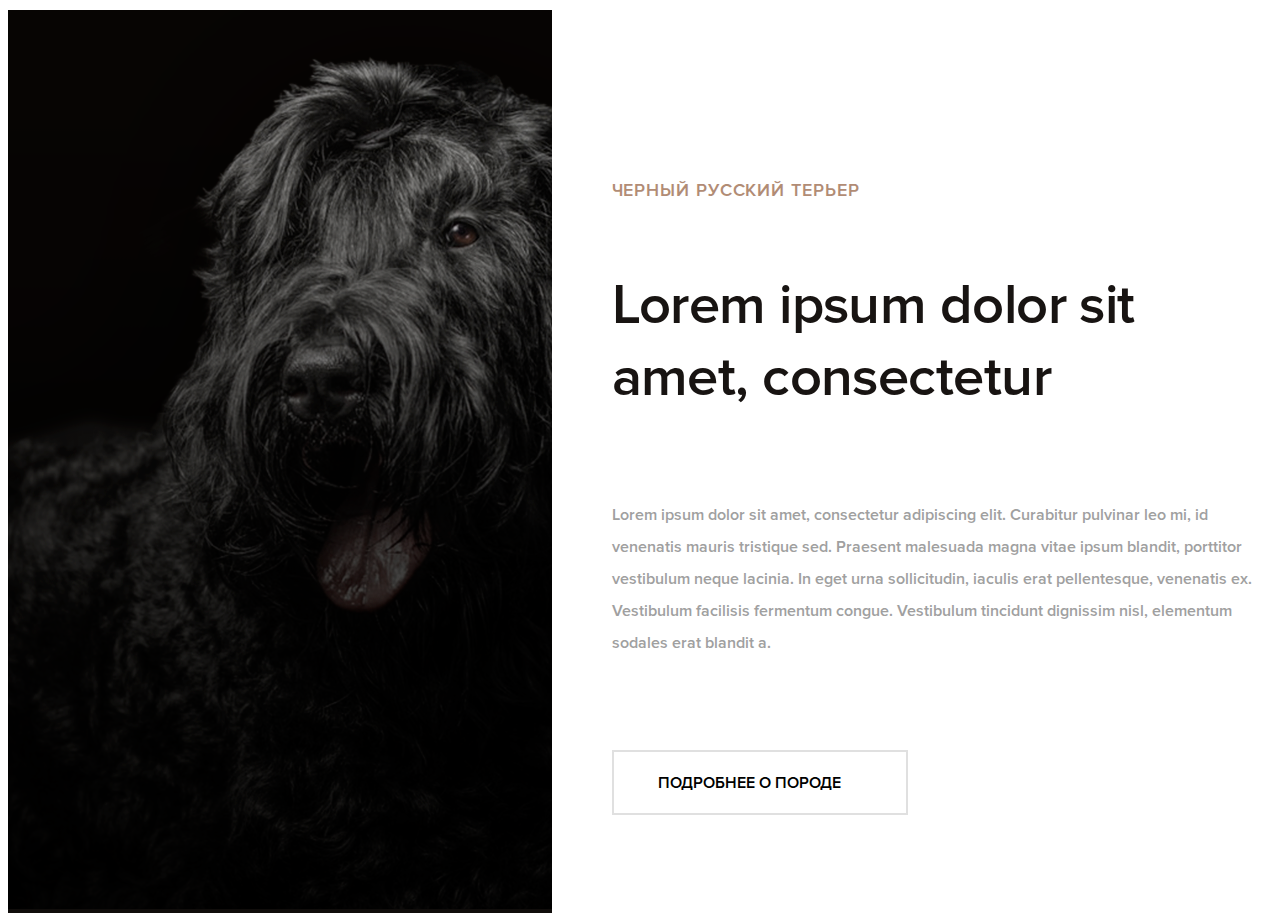
==== pages/brt.html @ 4500f6c5 "first commit" ====
<!DOCTYPE html>
<html lang="en">
   <head>
      <meta charset="UTF-8">
      <meta name="viewport" content="width=device-width, initial-scale=1">
      <title>Document</title>
      <link rel="stylesheet" href="../css/style.css">
   </head>
   <body>
      <div class="content">
         <div class="content__row">
            <div class="content-item">
               <div><img src="../img/dogs/brt.svg"></div>
            </div>
            <div class="content-text">
               <div class="caption">ЧЕРНЫЙ РУССКИЙ ТЕРЬЕР</div>
               <div class="description">
                  <h1>Lorem ipsum dolor sit amet, consectetur</h1>
                  <p>Lorem ipsum dolor sit amet, consectetur adipiscing elit. Curabitur pulvinar leo mi, id venenatis mauris tristique sed. Praesent malesuada magna vitae ipsum blandit, porttitor vestibulum neque lacinia. In eget urna sollicitudin, iaculis erat pellentesque, venenatis ex. Vestibulum facilisis fermentum congue. Vestibulum tincidunt dignissim nisl, elementum sodales erat blandit a.</p>
               </div>
               <div class="button"><button class="btn">ПОДРОБНЕЕ О ПОРОДЕ<img class="arrow" src="../img./icons/arrow.svg"></button></div>
            </div>
         </div>
      </div>
   </body>
</html>
---- css/style.css ----
@font-face {
  font-family: 'Proxima Nova';
  src: url('fonts/ProximaNova-Semibold.eot');
  src: url('fonts/ProximaNova-Semibold.eot?#iefix') format('embedded-opentype'),
  url('fonts/ProximaNova-Semibold.woff') format('woff'),
  url('fonts/ProximaNova-Semibold.ttf') format('truetype'),
  url('fonts/ProximaNova-Semibold.svg#webfont') format('svg'); }
.container {
  background: url('../img/backgrounds/background.jpg') no-repeat;
  background-size: cover;}
.header {
  height: 90px; 
  width: 100%; 
  border-bottom: 1px solid rgb(255,255,255, .12) }
.header-logo {
  float: left;
  margin-top: 10px;
  margin-left: 20px;
  height: 67px;
  width: 58px }
.header-instagram {
  height: 24px;
  width: 24px;
  float: right;
  margin-top: 20px;
  margin-right: 20px; }
li {
  color: white;
  display: inline-block;
  list-style: none; 
  margin: 10px; }
li a {
  text-decoration: none;
  color: #fff; }
.header-menu__list {
  font-family: "Proxima Nova", sans-serif;
  font-size: 12px;
  font-weight: 400;
  line-height: 54px;
  margin-top: 8px;
  padding-left: 18px;
  letter-spacing: .7px; }
.logo-overlay {
  background: url('../img/backgrounds/logo-overlay.png') center no-repeat; 
  height: 630px;
  padding-top: 65px; }
.main {
  color: #fff;
  font-family: "Proxima Nova";
  font-size: 55px;
  font-weight: normal;
  line-height: 84px;
  text-align: center;
  margin-left: 360px;
  margin-top: 80px;
  width: 594px;
  height: 212px;
  letter-spacing: 2px; }
.sometext {
  color: #fff;
  font-family: "Proxima Nova";
  font-size: 15px;
  font-weight: 400;
  line-height: 32px;
  text-align: center;
  margin-left: 360px;
  opacity: .8;
  padding-top: 75px;
  width: 566px;
  height: 109px;
  letter-spacing: .18px; }
.scroll-mouse img {
  width: 22px;
  height: 32px;
  padding-top: 140px;
  margin-left: 650px; }
.content {
  width: 100%; }
.content__row {
  display: flex;
  flex-wrap: wrap; }
.content-item {
  width: 43%;
  height: 100%;
  flex-grow: 1; }
.content-item > div {
  background-color: #100d0b;
  overflow: hidden; }
.content-text {
  width: 57%;
  height: 100%;
  flex-grow: 1; }
.content-text > div {
  width: 650px;
  overflow: hidden; }
.caption {
  padding-top: 140px;
  padding-left: 60px;
  color: #b18c75;
  font-family: "Proxima Nova";
  font-size: 18px;
  font-weight: 700;
  line-height: 84px;
  text-transform: uppercase;
  letter-spacing: 0.9px; }
.description {
  padding-left: 60px; }
.description h1 {
  height: 117px;
  color: #181412;
  font-family: "Proxima Nova";
  font-size: 56px;
  font-weight: 400;
  line-height: 72px;
  letter-spacing: -0.56px; }
.description p {
  padding-top: 75px;  
  color: #a0a0a0;
  font-family: "Proxima Nova";
  font-size: 16px;
  font-weight: 400;
  line-height: 32px; }
.button {
  padding-top: 75px; 
  padding-left: 60px;}
.btn {
  font-family: "Proxima Nova";
  font-size: 16px;
  font-weight: 400;
  width: 296px;
  height: 65px;
  border: 2px solid rgb(0, 0, 0, .12);
  background-color: #fff; }
.arrow {
  padding-left: 7px;
  width: 13px;
  height: 13px; }
.about {
  background: url('../img/backgrounds/footprint.svg') top center  no-repeat; }
.head {
  padding-top: 100px;
  padding-left: 425px;
  text-align: center;
  width: 472px;
  height: 193px;
  color: #181412;
  font-family: "Proxima Nova";
  font-size: 53px;
  font-weight: 400;
  line-height: 72px;
  letter-spacing: -0.56px; }
.wrapper {
  padding-top: 40px;
  font-family: "Proxima Nova";
  margin: 30px auto 0 30px; }
.wrapperRow {
  display: flex;
  flex-wrap: wrap;
  margin: 0 50px; }
.block {
  padding-top: 65px; 
  padding: 15px;
  flex-grow: 1; }
.block > div {
  text-align: center;
  line-height: 25px;
  height: 160px;
  width: 339px;
  border-radius: 7px;
  overflow: hidden; }
.feedback {
 background-color: #1c1816; }
.info {
  border-bottom: 1px solid rgb(255,255,255, .1);
  height: 780px;}
.info__row {
  padding-left: 100px;
  display: flex;
  flex-wrap: wrap; }
.info-data {
  width: 50%;
  height: 100%;
  flex-grow: 1; }
.info-data > div {
  overflow: hidden; }
.heading {
  padding-top: 75px; }
.heading p {
  width: 494px;
  height: 41px;
  color: #ffffff;
  font-family: "Proxima Nova";
  font-size: 54px;
  font-weight: 400;
  line-height: 41px;
  letter-spacing: -0.56px; }
.contacts {
  padding-top: 60px; }
.contacts__row {
  padding-top: 10px;
  display: flex;
  flex-wrap: wrap; }
.title {
  width: 108px;
  height: 14px;
  opacity: 0.25;
  color: #ffffff;
  font-family: "Proxima Nova";
  font-size: 18px;
  font-weight: 700;
  text-transform: uppercase;
  letter-spacing: 0.9px; }
.number > div {
  overflow: hidden; }
.links {
  padding-left: 125px; }
.links > div {
  overflow: hidden; }
.item {
  color: #ffffff;
  font-family: "Proxima Nova";
  font-size: 24px;
  font-weight: 400;
  line-height: 40px;
  letter-spacing: 0.24px; }
.info-feedback {
  padding-top: 75px;
  font-family: "Proxima Nova";
  width: 50%;
  height: 100%;
  flex-grow: 1; }
.info-feedback > form {
  padding-top: 60px;
  padding-left: 130px;
  overflow: hidden; }
input, textarea {
  color: #fff;
  font-family: "Proxima Nova";
  margin-top: 33px;
  margin-bottom: 30px; }
.legend {
  color: #ffffff;
  font-family: "Proxima Nova";
  font-size: 18px;
  font-weight: 700;
  text-transform: uppercase;
  letter-spacing: 0.9px; }
.input {
  width: 380px;
  height: 40px;
  border: 1px solid #fff;
  background-color: #1c1816; }
textarea {
  color: #fff;
  width: 380px;
  height: 80px;
  border: 1px solid #ffffff;
  background-color: #1c1816; }
.send {
  padding-left: 5px; }
.send > input {
  width: 380px;
  height: 65px;
  background-color: #ffffff;
  color: #1c1816;
  font-family: "Proxima Nova";
  font-size: 16px;
  font-weight: 400;
  text-align: center;
  text-transform: uppercase;
  letter-spacing: 0.8px; }
footer {
  border-top: 1px solid rgb(255,255,255, .1); }
.bottom-logo {
  width: 58px;
  height: 67px; 
  padding-top: 40px;
  padding-left: 650px; }
.copy {
  color: #ffffff;
  font-family: "Proxima Nova";
  font-size: 16px;
  font-weight: 400;
  line-height: 84px;
  letter-spacing: 0.16px;
  padding-bottom: 12px; 
  padding-left: 540px; }
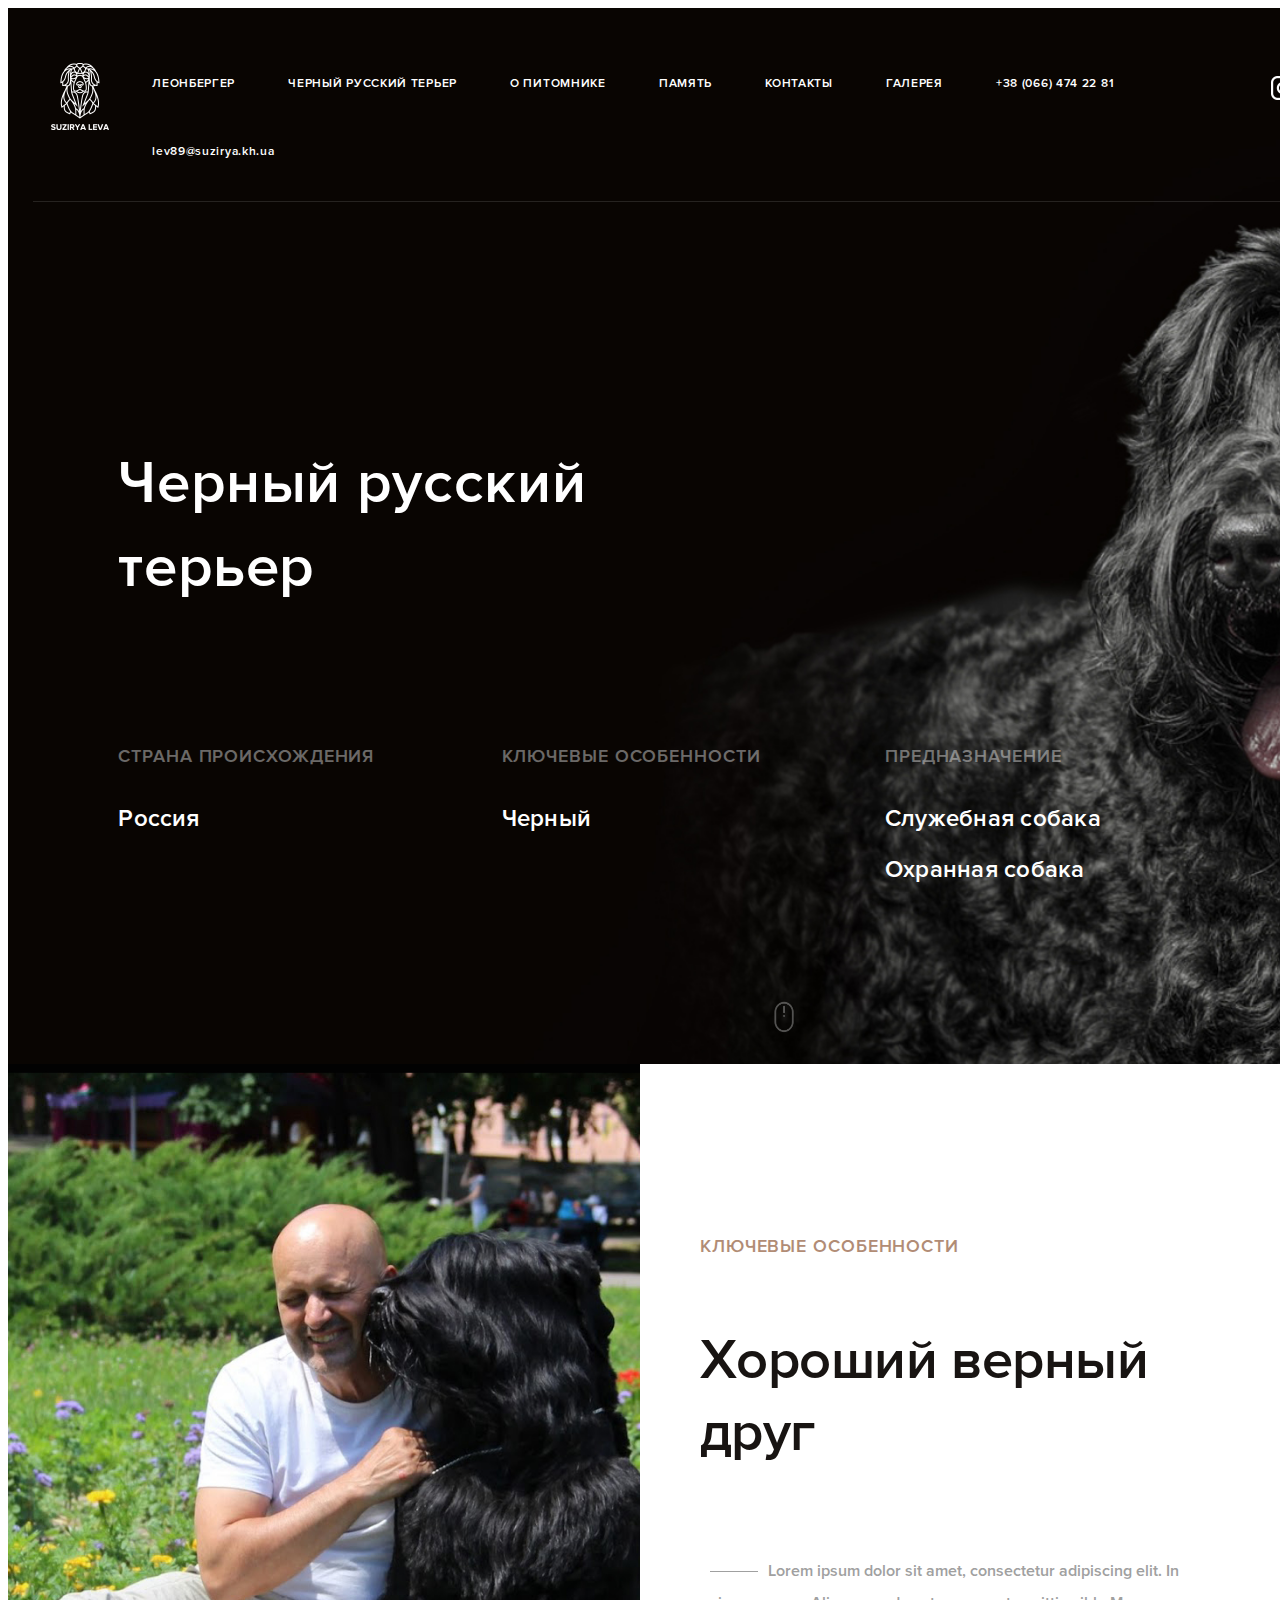
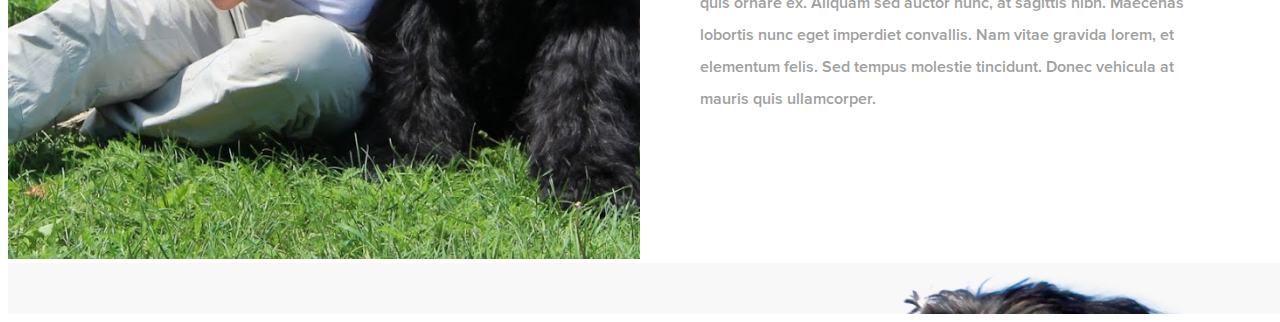
==== commit 7edc532e: "creating a new page" ====
--- a/pages/brt.html
+++ b/pages/brt.html
@@ -1,26 +1,84 @@
 <!DOCTYPE html>
 <html lang="en">
-   <head>
-      <meta charset="UTF-8">
-      <meta name="viewport" content="width=device-width, initial-scale=1">
-      <title>Document</title>
-      <link rel="stylesheet" href="../css/style.css">
-   </head>
-   <body>
-      <div class="content">
-         <div class="content__row">
-            <div class="content-item">
-               <div><img src="../img/dogs/brt.svg"></div>
-            </div>
-            <div class="content-text">
-               <div class="caption">ЧЕРНЫЙ РУССКИЙ ТЕРЬЕР</div>
-               <div class="description">
-                  <h1>Lorem ipsum dolor sit amet, consectetur</h1>
-                  <p>Lorem ipsum dolor sit amet, consectetur adipiscing elit. Curabitur pulvinar leo mi, id venenatis mauris tristique sed. Praesent malesuada magna vitae ipsum blandit, porttitor vestibulum neque lacinia. In eget urna sollicitudin, iaculis erat pellentesque, venenatis ex. Vestibulum facilisis fermentum congue. Vestibulum tincidunt dignissim nisl, elementum sodales erat blandit a.</p>
-               </div>
-               <div class="button"><button class="btn">ПОДРОБНЕЕ О ПОРОДЕ<img class="arrow" src="../img./icons/arrow.svg"></button></div>
-            </div>
-         </div>
-      </div>
-   </body>
+<head>
+    <meta charset="UTF-8">
+    <meta name="viewport" content="width=device-width, initial-scale=1">
+    <title>Document</title>
+    <link rel="stylesheet" href="../css/breeds_style.css">
+</head>
+<body>
+  <div class="container-fluid">
+   <div class="container">
+    <header class="header">
+     <div class="header-logo">
+      <img src="../img/icons/logo-white.svg" alt="logo">   
+  </div>
+  <div class="header-instagram">
+      <img src="../img/icons/instagram-icon.svg" alt="instagram">   
+  </div>
+  <nav class="header-menu">
+      <div class="header-menu__btn">
+       <div class="header-menu__btn-row"></div>
+       <div class="header-menu__btn-row"></div>
+       <div class="header-menu__btn-row"></div>
+   </div>
+   <ul>
+       <li class="header-menu__list active"><a href="#">ЛЕОНБЕРГЕР</a></li>
+       <li class="header-menu__list"><a href="#">ЧЕРНЫЙ РУССКИЙ ТЕРЬЕР</a></li>
+       <li class="header-menu__list"><a href="#">О ПИТОМНИКЕ</a></li>
+       <li class="header-menu__list"><a href="#">ПАМЯТЬ</a></li>
+       <li class="header-menu__list"><a href="#">КОНТАКТЫ</a></li>
+       <li class="header-menu__list"><a href="#">ГАЛЕРЕЯ</a></li>
+       <li class="header-menu__list">+38 (066) 474 22 81</li>
+       <li class="header-menu__list">lev89@suzirya.kh.ua</li>
+   </ul>
+</nav>
+</header>
+<div  class="main">
+  Черный русский терьер 
+</div>
+<div class="content__body">
+ <div class="content__row">
+  <div class="content-item">
+   <div>
+    <p class="caption">СТРАНА ПРОИСХОЖДЕНИЯ</p>
+    <p class="point">Россия</p>
+</div>
+</div>
+<div class="content-item">
+   <div>
+    <p class="caption">Ключевые особенности</p>
+    <p class="point">Черный</p>
+</div>
+</div>
+<div class="content-item">
+   <div>
+    <p class="caption">Предназначение</p>
+    <p class="point">Служебная собака</p>
+    <p class="point">Охранная собака</p>
+</div>
+</div>
+<div class="scroll-mouse"><img src="../img/icons/scroll-mouse.png" alt="icon"></div>
+</div>
+</div>
+</div>
+</div>
+<div class="features">
+   <div class="features__row">
+    <div class="features-itembrt">
+     <div class="photo"><img src="../img/dogs/with_brt.jpg" alt="img"></div>
+ </div>
+ <div class="features-text">
+     <div class="head">КЛЮЧЕВЫЕ ОСОБЕННОСТИ</div>
+     <div class="description">
+      <h1>Хороший верный друг</h1>
+      <p>Lorem ipsum dolor sit amet, consectetur adipiscing elit. In quis ornare ex. Aliquam sed auctor nunc, at sagittis nibh. Maecenas lobortis nunc eget imperdiet convallis. Nam vitae gravida lorem, et elementum felis. Sed tempus molestie tincidunt. Donec vehicula at mauris quis ullamcorper.</p>
+  </div>
+</div>
+</div>
+</div>
+<div class="fluid_about"></div>
+<div class="about_breeds"></div>
+
+</body>
 </html>--- a/css/breeds_style.css
+++ b/css/breeds_style.css
@@ -0,0 +1,184 @@
+@font-face {
+  font-family: 'Proxima Nova';
+  src: url('fonts/ProximaNova-Semibold.eot');
+  src: url('fonts/ProximaNova-Semibold.eot?#iefix') format('embedded-opentype'),
+  url('fonts/ProximaNova-Semibold.woff') format('woff'),
+  url('fonts/ProximaNova-Semibold.ttf') format('truetype'),
+  url('fonts/ProximaNova-Semibold.svg#webfont') format('svg'); }
+.container-fluid {
+  background: url('../img/backgrounds/brt_background.jpg');
+  background-size: cover;
+  width: 100vw;
+  padding: 2%; }
+.container {
+  margin:auto;
+  max-width: 1440px;
+  max-height: 1000px; }
+.header {
+  height: 10%; 
+  width: 100%; 
+  border-bottom: 1px solid rgba(255,255,255, .12) }
+.header-logo {
+  float: left;
+  margin-top: 1.11%;
+  margin-left: 1.39%;
+  height: 67px; background-attachment: fixed;
+  width: 58px }
+.header-instagram {
+  height: 24px;
+  width: 24px;
+  float: right;
+  margin-top: 2.11%;
+  margin-right: 1.39%; }
+.header-menu.active ul {
+  display: table !important;
+  clear: both; }
+li {
+  color: white;
+  display: inline-block;
+  list-style: none; 
+  margin: 0.49%; }
+li a {
+  text-transform: uppercase;
+  text-decoration: none;
+  color: #fff; }
+.header-menu__list {
+  font-family: "Proxima Nova", sans-serif;
+  font-size: 12px;
+  font-weight: 400;
+  line-height: 54px;
+  margin-top: 8px;
+  padding-left: 37px;
+  letter-spacing: .7px; }
+.main {
+  color: #fff;
+  font-family: "Proxima Nova";
+  font-size: 60px;
+  font-weight: 400;
+  line-height: 84px;
+  text-align: left;
+  margin-top: 240px;
+  padding-left: 85px;
+  width: 482px;
+  height: 139px;
+  letter-spacing: .64px; }
+.content__body {
+  font-family: "Proxima Nova";
+  padding-top: 80px; 
+  margin: 30px auto 0 30px; }
+.content__row {
+  display: flex;
+  flex-wrap: wrap;
+  margin: 0 50px; }
+.content-item {
+  padding: 5px;
+  width: 25%;
+  flex-grow: 1; }
+.content-item > div {
+  text-align: left;
+  height: 200px;
+  overflow: hidden; }
+.caption {
+  padding-bottom: 35px;
+  height: 16px;
+  opacity: .4;
+  color: #ffffff;
+  font-size: 18px;
+  font-weight: 700;
+  line-height: 84px;
+  text-transform: uppercase;
+  letter-spacing: .9px; }
+.point {
+  padding-top: 10px;
+  height: 17px;
+  color: #ffffff;
+  font-family: "Proxima Nova";
+  font-size: 24px;
+  font-weight: 400;
+  line-height: 40px;
+  letter-spacing: .24px; }
+.scroll-mouse img {
+  width: 22px;
+  height: 32px;
+  padding-top: 100px;
+  margin-left: 660px; }
+.features {
+  width: 100% }
+.features__row {
+  display: flex;
+  flex-wrap: wrap; }
+.features-itembrt {
+  width: 50%;
+  height: 100%;
+  flex-grow: 1; }
+.features-itembrt > div > img {
+  width: 100%;
+  overflow: hidden; }
+.features-text {
+  width: 50%; 
+  height: 100%;
+  flex-grow: 1; }
+.features-text > div {
+  width: 77.56944444444444%;
+  overflow: hidden; }
+.head {
+  padding-top: 140px;
+  padding-left: 60px;
+  color: #b18c75;
+  font-family: "Proxima Nova";
+  font-size: 18px;
+  font-weight: 700;
+  line-height: 84px;
+  text-transform: uppercase;
+  letter-spacing: 0.9px; }
+.description {
+  padding-left: 60px; }
+.description h1 {
+  height: 117px;
+  color: #181412;
+  font-family: "Proxima Nova";
+  font-size: 56px;
+  font-weight: 400;
+  line-height: 72px;
+  letter-spacing: -0.56px; }
+.description p {
+  padding-top: 75px;  
+  color: #a0a0a0;
+  font-family: "Proxima Nova";
+  font-size: 16px;
+  font-weight: 400;
+  line-height: 32px; }
+.description p::before {
+  content: '';
+  display: inline-block;
+  vertical-align: middle;
+  border: solid #FFF;
+  border-width: 0 10px;
+  width: 48px;
+  height: 1px;
+  background-color: #a0a0a0; }
+.fluid_about {
+  background: url('../img/backgrounds/brt_white.jpg');
+  background-size: cover;
+  width: 100vw;
+  padding: 2%; }
+.about_breeds {
+  width: 100%;
+  max-height: 1000px;
+  background-color: #f8f8f8; }
+
+
+@media (max-width: 850px) {
+
+}
+@media (max-width: 720px) {
+  .container-fluid {
+    display: block; }
+  .content__row {
+    flex-direction: column; }
+  .content-item {
+    width: 100%;
+    height: 100%;
+  }
+
+}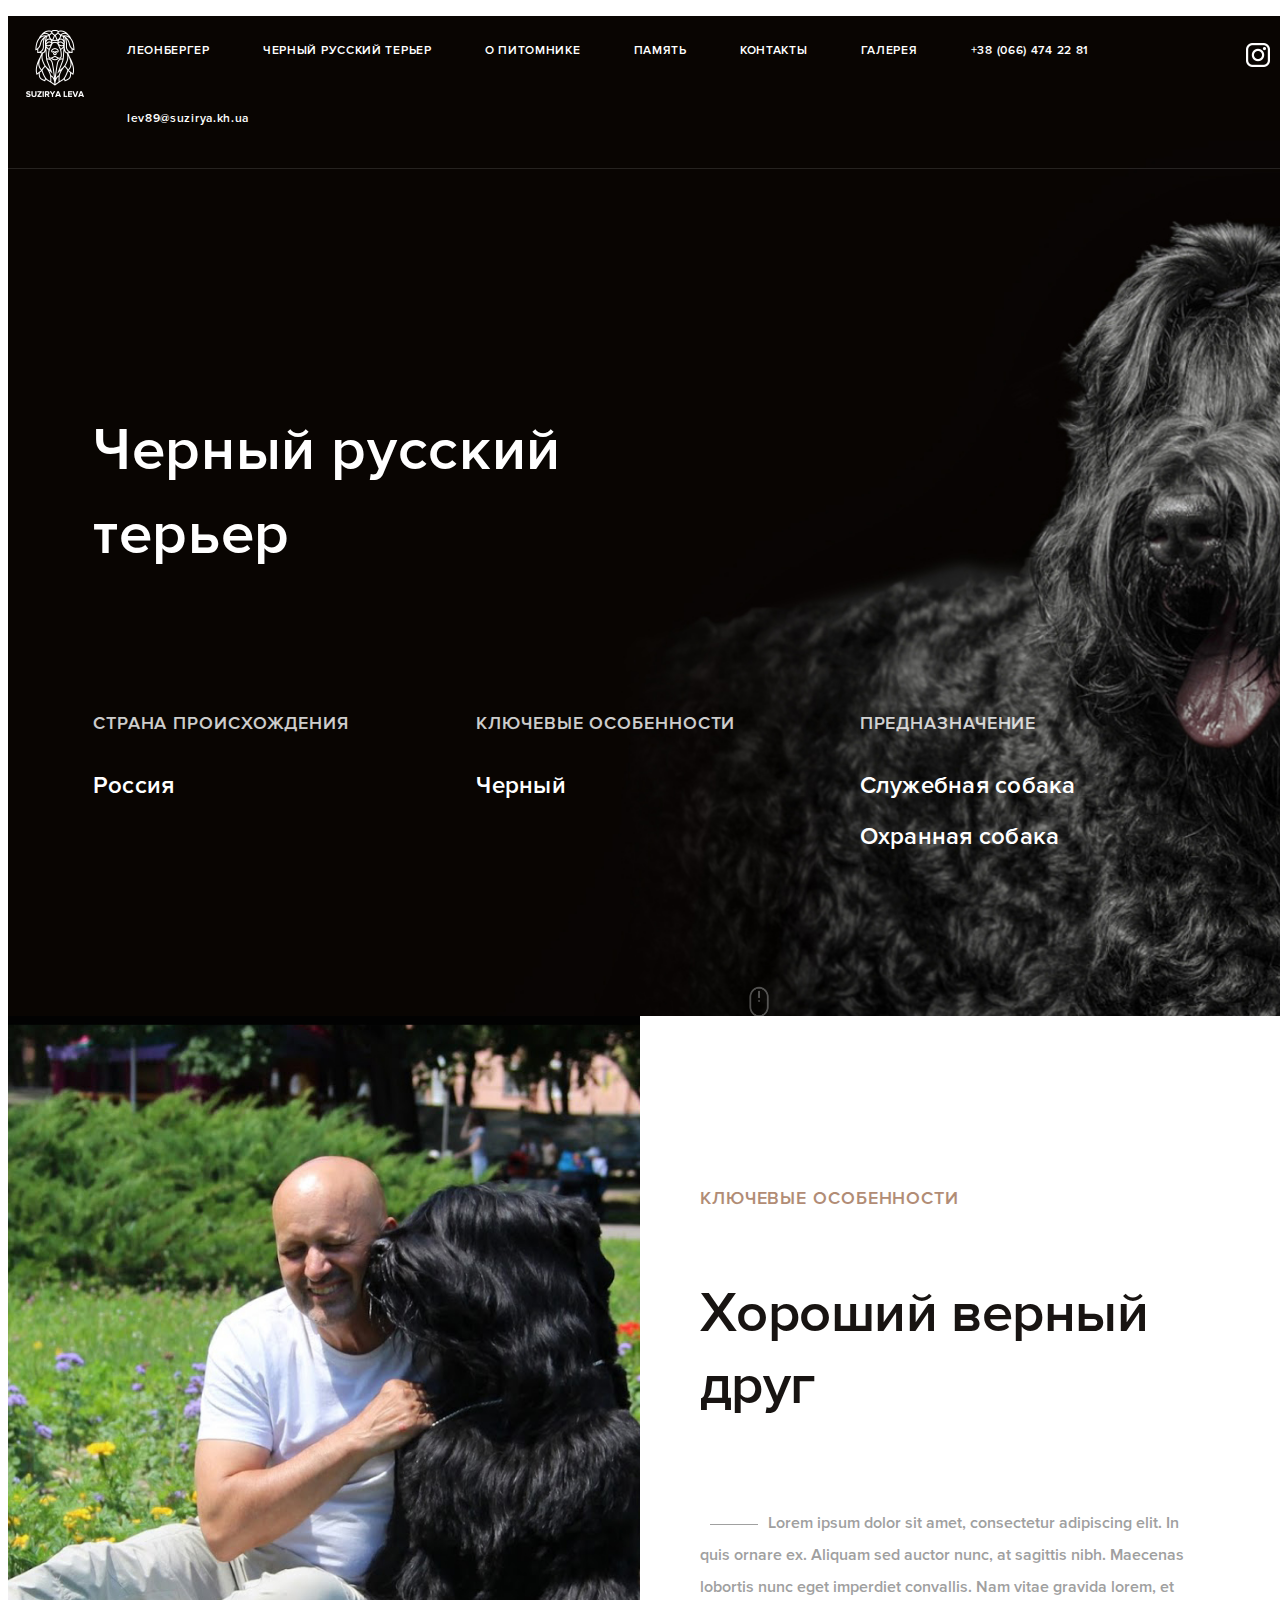
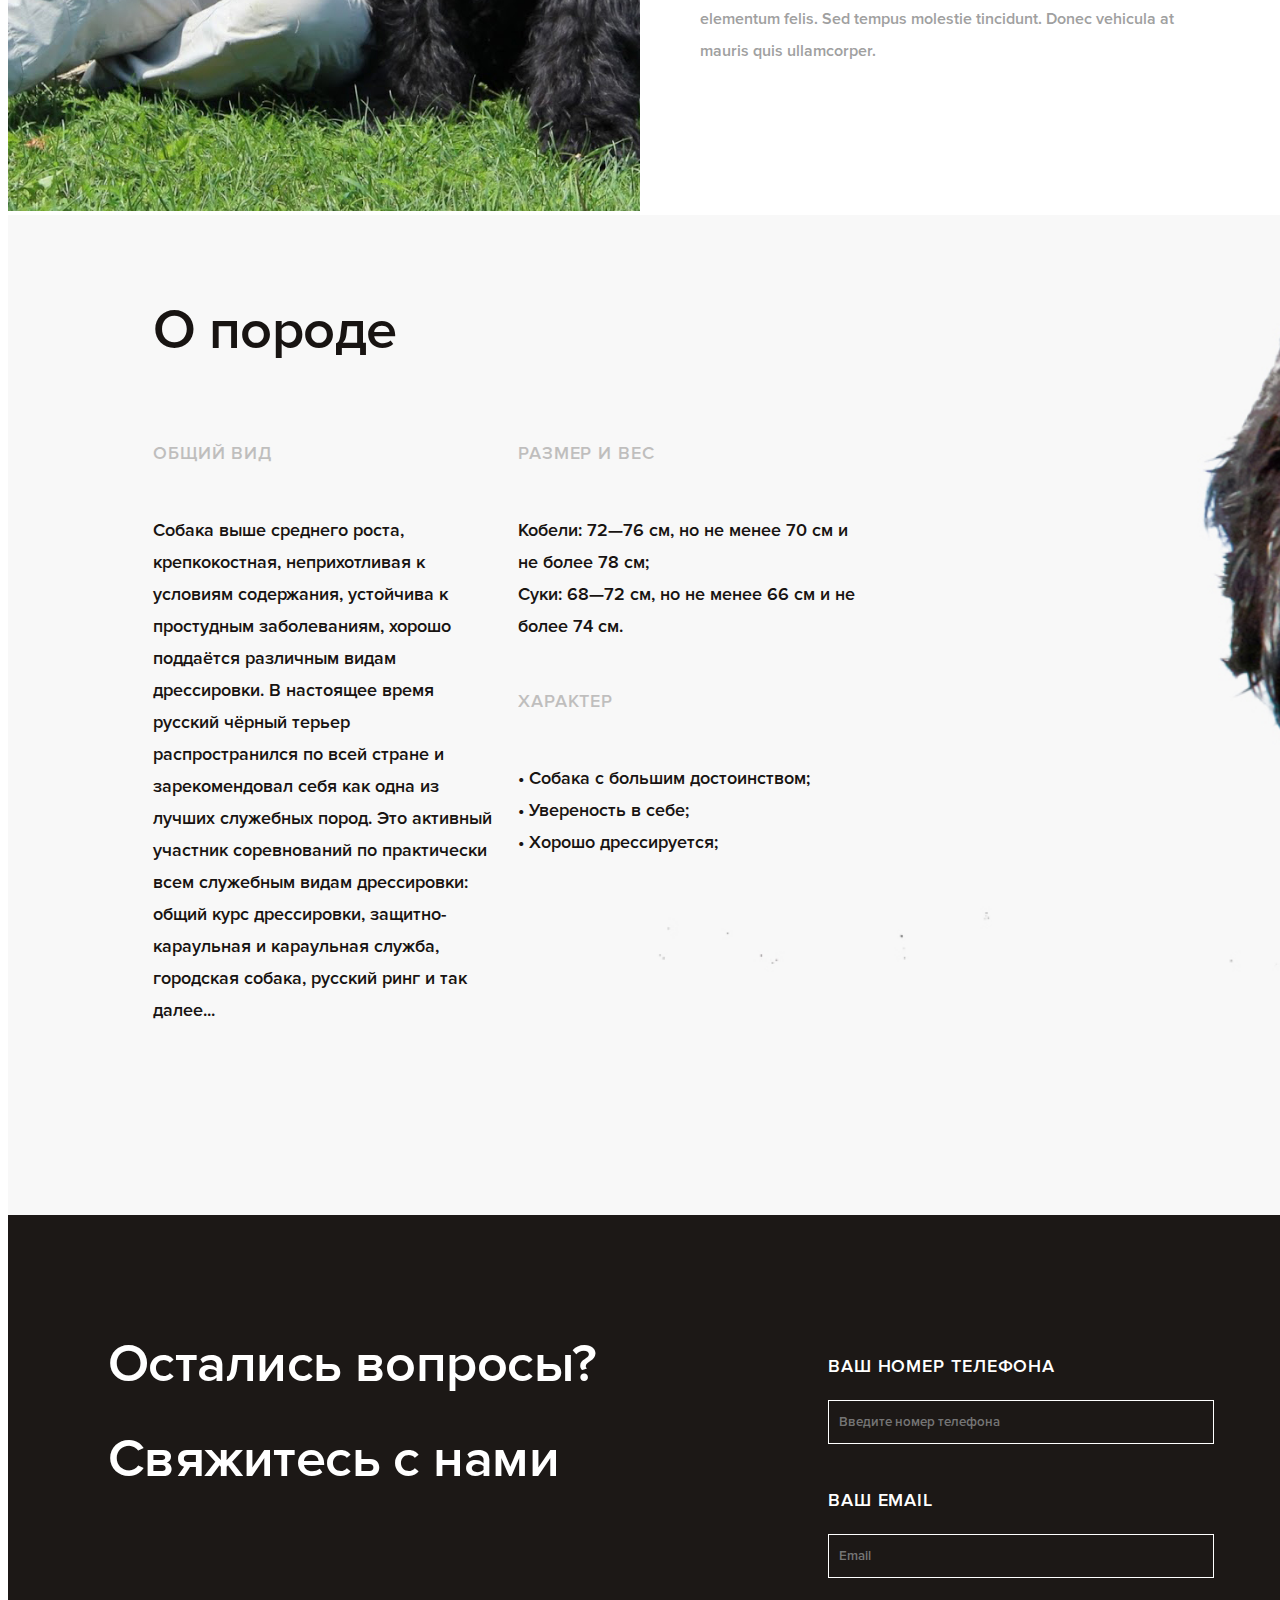
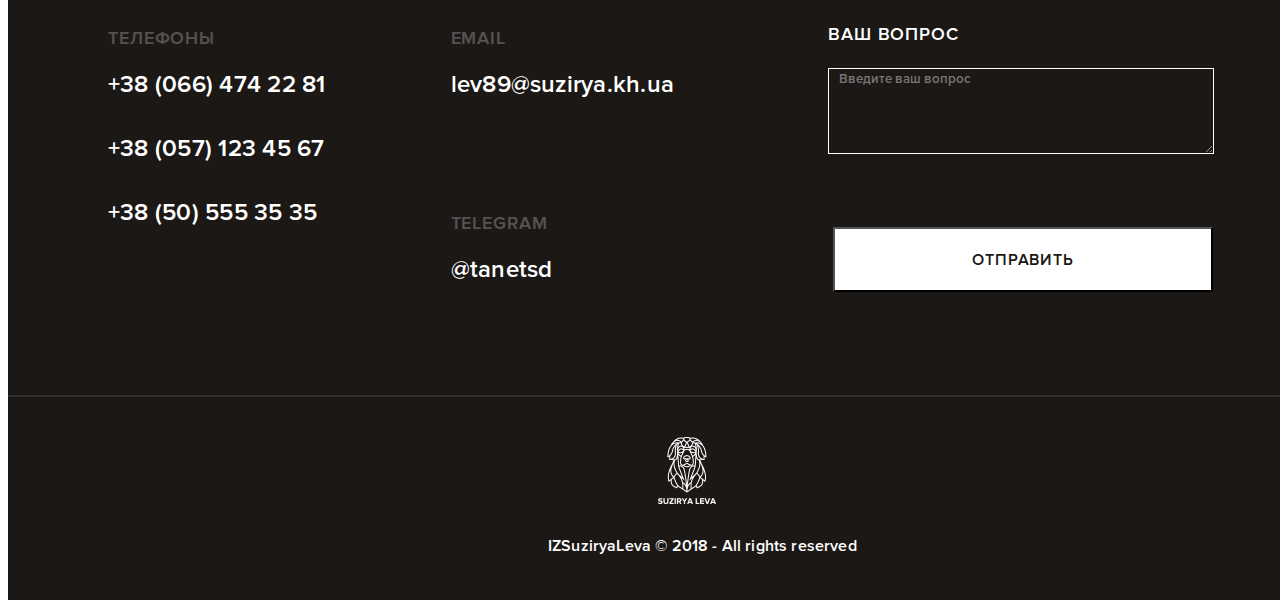
==== commit a709125c: "adding gallery" ====
--- a/pages/brt.html
+++ b/pages/brt.html
@@ -1,84 +1,157 @@
 <!DOCTYPE html>
 <html lang="en">
-<head>
-    <meta charset="UTF-8">
-    <meta name="viewport" content="width=device-width, initial-scale=1">
-    <title>Document</title>
-    <link rel="stylesheet" href="../css/breeds_style.css">
-</head>
-<body>
-  <div class="container-fluid">
-   <div class="container">
-    <header class="header">
-     <div class="header-logo">
-      <img src="../img/icons/logo-white.svg" alt="logo">   
-  </div>
-  <div class="header-instagram">
-      <img src="../img/icons/instagram-icon.svg" alt="instagram">   
-  </div>
-  <nav class="header-menu">
-      <div class="header-menu__btn">
-       <div class="header-menu__btn-row"></div>
-       <div class="header-menu__btn-row"></div>
-       <div class="header-menu__btn-row"></div>
-   </div>
-   <ul>
-       <li class="header-menu__list active"><a href="#">ЛЕОНБЕРГЕР</a></li>
-       <li class="header-menu__list"><a href="#">ЧЕРНЫЙ РУССКИЙ ТЕРЬЕР</a></li>
-       <li class="header-menu__list"><a href="#">О ПИТОМНИКЕ</a></li>
-       <li class="header-menu__list"><a href="#">ПАМЯТЬ</a></li>
-       <li class="header-menu__list"><a href="#">КОНТАКТЫ</a></li>
-       <li class="header-menu__list"><a href="#">ГАЛЕРЕЯ</a></li>
-       <li class="header-menu__list">+38 (066) 474 22 81</li>
-       <li class="header-menu__list">lev89@suzirya.kh.ua</li>
-   </ul>
-</nav>
-</header>
-<div  class="main">
-  Черный русский терьер 
-</div>
-<div class="content__body">
- <div class="content__row">
-  <div class="content-item">
-   <div>
-    <p class="caption">СТРАНА ПРОИСХОЖДЕНИЯ</p>
-    <p class="point">Россия</p>
-</div>
-</div>
-<div class="content-item">
-   <div>
-    <p class="caption">Ключевые особенности</p>
-    <p class="point">Черный</p>
-</div>
-</div>
-<div class="content-item">
-   <div>
-    <p class="caption">Предназначение</p>
-    <p class="point">Служебная собака</p>
-    <p class="point">Охранная собака</p>
-</div>
-</div>
-<div class="scroll-mouse"><img src="../img/icons/scroll-mouse.png" alt="icon"></div>
-</div>
-</div>
-</div>
-</div>
-<div class="features">
-   <div class="features__row">
-    <div class="features-itembrt">
-     <div class="photo"><img src="../img/dogs/with_brt.jpg" alt="img"></div>
- </div>
- <div class="features-text">
-     <div class="head">КЛЮЧЕВЫЕ ОСОБЕННОСТИ</div>
-     <div class="description">
-      <h1>Хороший верный друг</h1>
-      <p>Lorem ipsum dolor sit amet, consectetur adipiscing elit. In quis ornare ex. Aliquam sed auctor nunc, at sagittis nibh. Maecenas lobortis nunc eget imperdiet convallis. Nam vitae gravida lorem, et elementum felis. Sed tempus molestie tincidunt. Donec vehicula at mauris quis ullamcorper.</p>
-  </div>
-</div>
-</div>
-</div>
-<div class="fluid_about"></div>
-<div class="about_breeds"></div>
-
-</body>
+   <head>
+      <meta charset="UTF-8">
+      <meta name="viewport" content="width=device-width, initial-scale=1">
+      <title>ЧЕРНЫЙ РУССКИЙ ТЕРЬЕР</title>
+      <link rel="icon" href="../img/icons/dark.png" type="image/x-icon"/>
+      <link rel="stylesheet" href="../css/breeds_style.css">
+   </head>
+   <body>
+      <div class="w">
+         <div class="container-fluid">
+            <div class="container">
+               <header class="header">
+                  <div class="header-logo">
+                     <img src="../img/icons/logo-white.svg" alt="logo">   
+                  </div>
+                  <div class="header-instagram">
+                     <img src="../img/icons/instagram-icon.svg" alt="instagram">   
+                  </div>
+                  <nav class="header-menu">
+                     <div class="header-menu__btn">
+                        <div class="header-menu__btn-row"></div>
+                        <div class="header-menu__btn-row"></div>
+                        <div class="header-menu__btn-row"></div>
+                     </div>
+                     <ul>
+                        <li class="header-menu__list active"><a href="leonberger.html">ЛЕОНБЕРГЕР</a></li>
+                        <li class="header-menu__list"><a href="brt.html">ЧЕРНЫЙ РУССКИЙ ТЕРЬЕР</a></li>
+                        <li class="header-menu__list"><a href="#">О ПИТОМНИКЕ</a></li>
+                        <li class="header-menu__list"><a href="#">ПАМЯТЬ</a></li>
+                        <li class="header-menu__list"><a href="#">КОНТАКТЫ</a></li>
+                        <li class="header-menu__list"><a href="gallery.html">ГАЛЕРЕЯ</a></li>
+                        <li class="header-menu__list">+38 (066) 474 22 81</li>
+                        <li class="header-menu__list">lev89@suzirya.kh.ua</li>
+                     </ul>
+                  </nav>
+               </header>
+               <div  class="main">
+                  Черный русский терьер 
+               </div>
+               <div class="content__body">
+                  <div class="content__row">
+                     <div class="content-item">
+                        <div>
+                           <p class="caption">СТРАНА ПРОИСХОЖДЕНИЯ</p>
+                           <p class="point">Россия</p>
+                        </div>
+                     </div>
+                     <div class="content-item">
+                        <div>
+                           <p class="caption">Ключевые особенности</p>
+                           <p class="point">Черный</p>
+                        </div>
+                     </div>
+                     <div class="content-item">
+                        <div>
+                           <p class="caption">Предназначение</p>
+                           <p class="point">Служебная собака</p>
+                           <p class="point">Охранная собака</p>
+                        </div>
+                     </div>
+                     <div class="scroll-mouse"><img src="../img/icons/scroll-mouse.png" alt="icon"></div>
+                  </div>
+               </div>
+            </div>
+         </div>
+         <div class="features">
+            <div class="features__row">
+               <div class="features-item">
+                  <div class="photo"><img src="../img/dogs/with_brt.jpg" alt="img"></div>
+               </div>
+               <div class="features-text">
+                  <div class="head">КЛЮЧЕВЫЕ ОСОБЕННОСТИ</div>
+                  <div class="description">
+                     <h1>Хороший верный друг</h1>
+                     <p>Lorem ipsum dolor sit amet, consectetur adipiscing elit. In quis ornare ex. Aliquam sed auctor nunc, at sagittis nibh. Maecenas lobortis nunc eget imperdiet convallis. Nam vitae gravida lorem, et elementum felis. Sed tempus molestie tincidunt. Donec vehicula at mauris quis ullamcorper.</p>
+                  </div>
+               </div>
+            </div>
+         </div>
+         <div class="fluid_about">
+            <div class="about_breeds">
+               <div class="title">О породе</div>
+               <div class="wrap">
+                  <div class="general">
+                     <h3>Общий вид</h3>
+                     <p>Cобака выше среднего роста, крепкокостная, неприхотливая к условиям содержания, устойчива к простудным заболеваниям, хорошо поддаётся различным видам дрессировки.
+                        В настоящее время русский чёрный терьер распространился по всей стране
+                        и зарекомендовал себя как одна
+                        из лучших служебных пород. Это активный участник соревнований по практически всем служебным видам дрессировки: общий курс дрессировки, защитно-караульная и караульная служба, городская собака, русский ринг
+                        и так далее...
+                     </p>
+                  </div>
+                  <div class="other">
+                     <h3>Размер и вес</h3>
+                     <p>Кобели: 72—76 см, но не менее 70 см
+                        и не более 78 см;<br>Суки: 68—72 см, но не менее 66 см
+                        и не более 74 см.
+                     </p>
+                     <h3>Характер </h3>
+                     <p>• Cобака с большим достоинством;<br> • Увереность в себе;<br> • Хорошо дрессируется;</p>
+                     <p></p>
+                  </div>
+               </div>
+            </div>
+         </div>
+         <div class="container-fluid2">
+            <div class="feedback">
+               <div class="info">
+                  <div class="info__row">
+                     <div class="info-data">
+                        <div class="heading">
+                           <p>Остались вопросы?</p>
+                           <p>Свяжитесь с нами</p>
+                        </div>
+                        <div class="contacts">
+                           <div class="contacts__row">
+                              <div class="number">
+                                 <p class="headline">ТЕЛЕФОНЫ</p>
+                                 <p class="item">+38 (066) 474 22 81</p>
+                                 <p class="item">+38 (057) 123 45 67</p>
+                                 <p class="item">+38 (50) 555 35 35</p>
+                              </div>
+                              <div class="links">
+                                 <p class="headline">EMAIL</p>
+                                 <p class="item">lev89@suzirya.kh.ua</p>
+                                 <div class="tlgrm">
+                                    <p class="headline">TELEGRAM</p>
+                                    <p class="item">@tanetsd</p>
+                                 </div>
+                              </div>
+                           </div>
+                        </div>
+                     </div>
+                     <div class="info-feedback">
+                        <form action="#" method="get">
+                           <div class="legend">ВАШ НОМЕР ТЕЛЕФОНА</div>
+                           <input class="input" name="tel" type="tel" placeholder="Введите номер телефона">
+                           <div class="legend">ВАШ EMAIL</div>
+                           <input class="input" name="email" type="email" placeholder="Email">
+                           <div class="legend">ВАШ ВОПРОС</div>
+                           <textarea name="#" id="#" cols="52" rows="5" placeholder="Введите ваш вопрос"></textarea>
+                           <div class="send"><input type="submit" value="Отправить"></div>
+                        </form>
+                     </div>
+                  </div>
+               </div>
+               <footer>
+                  <div class="bottom-logo"><img src="../img/icons/logo-white.svg" alt="logo"></div>
+                  <div class="copy">IZSuziryaLeva © 2018 - All rights reserved</div>
+               </footer>
+            </div>
+         </div>
+      </div>
+   </body>
 </html>--- a/css/breeds_style.css
+++ b/css/breeds_style.css
@@ -5,13 +5,18 @@
   url('fonts/ProximaNova-Semibold.woff') format('woff'),
   url('fonts/ProximaNova-Semibold.ttf') format('truetype'),
   url('fonts/ProximaNova-Semibold.svg#webfont') format('svg'); }
+
 .container-fluid {
   background: url('../img/backgrounds/brt_background.jpg');
   background-size: cover;
-  width: 100vw;
-  padding: 2%; }
+  width: 100vw; }
+.container-fluid1 {
+  background: url('../img/backgrounds/leon_background.jpg');
+  background-size: cover;
+  width: 100vw; }
 .container {
-  margin:auto;
+  margin-left:auto;
+  margin-right: auto;
   max-width: 1440px;
   max-height: 1000px; }
 .header {
@@ -33,23 +38,22 @@
 .header-menu.active ul {
   display: table !important;
   clear: both; }
-li {
+.header-menu__list {
+  font-family: "Proxima Nova", sans-serif;
   color: white;
   display: inline-block;
   list-style: none; 
-  margin: 0.49%; }
-li a {
-  text-transform: uppercase;
-  text-decoration: none;
-  color: #fff; }
-.header-menu__list {
-  font-family: "Proxima Nova", sans-serif;
+  margin: 0.49%;
   font-size: 12px;
   font-weight: 400;
   line-height: 54px;
   margin-top: 8px;
   padding-left: 37px;
   letter-spacing: .7px; }
+.header-menu__list a {
+  text-transform: uppercase;
+  text-decoration: none;
+  color: #fff; }
 .main {
   color: #fff;
   font-family: "Proxima Nova";
@@ -76,12 +80,12 @@
   flex-grow: 1; }
 .content-item > div {
   text-align: left;
-  height: 200px;
+  height: 240px;
   overflow: hidden; }
 .caption {
   padding-bottom: 35px;
   height: 16px;
-  opacity: .4;
+  opacity: .8;
   color: #ffffff;
   font-size: 18px;
   font-weight: 700;
@@ -100,18 +104,18 @@
 .scroll-mouse img {
   width: 22px;
   height: 32px;
-  padding-top: 100px;
+  padding-top: 78px;
   margin-left: 660px; }
 .features {
   width: 100% }
 .features__row {
   display: flex;
   flex-wrap: wrap; }
-.features-itembrt {
+.features-item {
   width: 50%;
   height: 100%;
   flex-grow: 1; }
-.features-itembrt > div > img {
+.features-item > div > img {
   width: 100%;
   overflow: hidden; }
 .features-text {
@@ -158,15 +162,194 @@
   height: 1px;
   background-color: #a0a0a0; }
 .fluid_about {
-  background: url('../img/backgrounds/brt_white.jpg');
+  background: url('../img/backgrounds/brt_white.jpg') no-repeat;
   background-size: cover;
-  width: 100vw;
-  padding: 2%; }
-.about_breeds {
-  width: 100%;
-  max-height: 1000px;
-  background-color: #f8f8f8; }
-
+  width: 100vw; 
+  height: 1000px; }
+.fluid_about1 {
+  background: url('../img/backgrounds/leon_white.jpg') no-repeat;
+  background-size: cover;
+  width: 100vw; 
+  height: 1000px;}
+.about_breeds { 
+  margin-left:auto;
+  margin-right:auto;
+  max-width: 1440px;
+  max-height: 900px; }
+.title {
+  padding-top: 80px;
+  margin-left: 145px;
+  padding-bottom: 50px;
+  width: 249px;
+  height: 49px;
+  color: #181412;
+  font-family: "Proxima Nova";
+  font-size: 56px;
+  font-weight: 400;
+  line-height: 72px;
+  letter-spacing: -.56px; }
+.wrap {
+  margin-bottom: 50px;
+  margin-left: 145px;
+  width: 710px;
+  height: 649px; }
+.wrap h3 {
+  opacity: .25;
+  color: #181412;
+  font-family: "Proxima Nova";
+  font-size: 18px;
+  font-weight: 700;
+  line-height: 83.86px;
+  text-transform: uppercase;
+  letter-spacing: 0.9px; }
+.wrap p {
+  color: #181412;
+  font-family: "Proxima Nova";
+  font-size: 18px;
+  font-weight: 400;
+  line-height: 32px; }
+.general {
+  background-color: #f8f8f8;
+  width: 345px; 
+  float: left;}
+.other {
+  width: 345px;
+  float: right; }
+.container-fluid2 {
+  background-color: #1c1816; 
+  width: 100vw; }
+.feedback {
+  margin-left:auto;
+  margin-right:auto;
+  max-width: 1440px; }
+.info {
+  border-bottom: 1px solid rgba(255,255,255, .1);
+  height: 780px; }
+.info__row {
+  padding-left: 100px;
+  display: flex;
+  flex-wrap: wrap; }
+.info-data {
+  width: 50%;
+  height: 100%;
+  flex-grow: 1; }
+.info-data > div {
+  overflow: hidden; }
+.heading {
+  padding-top: 75px; }
+.heading p {
+  width: 494px;
+  height: 41px;
+  color: #ffffff;
+  font-family: "Proxima Nova";
+  font-size: 54px;
+  font-weight: 400;
+  line-height: 41px;
+  letter-spacing: -0.56px; }
+.contacts {
+  padding-top: 65px; }
+.contacts__row {
+  padding-top: 10px;
+  display: flex;
+  flex-wrap: wrap; }
+.headline {
+  width: 108px;
+  height: 14px;
+  opacity: 0.25;
+  color: #ffffff;
+  font-family: "Proxima Nova";
+  font-size: 18px;
+  font-weight: 700;
+  text-transform: uppercase;
+  letter-spacing: 0.9px; }
+.number > div {
+  overflow: hidden; }
+.links {
+  padding-left: 125px; }
+.links > div {
+  overflow: hidden; }
+.item {
+  color: #ffffff;
+  font-family: "Proxima Nova";
+  font-size: 24px;
+  font-weight: 400;
+  line-height: 40px;
+  letter-spacing: 0.24px; }
+.tlgrm {
+  padding-top: 65px; }
+.info-feedback {
+  padding-top: 80px;
+  font-family: "Proxima Nova";
+  width: 50%;
+  height: 100%;
+  flex-grow: 1; }
+.info-feedback > form {
+  padding-top: 60px;
+  padding-left: 130px;
+  overflow: hidden; }
+input {
+  color: #fff;
+  font-family: "Proxima Nova";
+  margin-top: 23px;
+  margin-bottom: 45px; }
+.legend {
+  color: #ffffff;
+  font-family: "Proxima Nova";
+  font-size: 18px;
+  font-weight: 700;
+  text-transform: uppercase;
+  letter-spacing: 0.9px; }
+.input {
+  width: 380px;
+  height: 40px;
+  border: 1px solid #fff;
+  background-color: #1c1816; }
+textarea {
+  color: #fff;
+  width: 380px;
+  height: 80px;
+  margin-top: 23px;
+  margin-bottom: 45px;
+  font-family: "Proxima Nova";
+  border: 1px solid #ffffff;
+  background-color: #1c1816; }
+.send {
+  padding-left: 5px; }
+.send > input {
+  width: 380px;
+  height: 65px;
+  background-color: #ffffff;
+  color: #1c1816;
+  font-family: "Proxima Nova";
+  font-size: 16px;
+  font-weight: 400;
+  text-align: center;
+  text-transform: uppercase;
+  letter-spacing: 0.8px; }
+::-webkit-input-placeholder {
+  text-indent: 8px;}
+::-moz-placeholder {
+  text-indent: 8px; }
+:-moz-placeholder {
+  text-indent: 8px; }
+:-ms-input-placeholder {
+  text-indent: 8px; }
+footer {
+  border-top: 1px solid rgba(255,255,255, .1); }
+.bottom-logo {
+  width: 58px;
+  height: 67px; 
+  padding-top: 40px;
+  padding-left: 650px; }
+.copy {
+  color: #ffffff;
+  font-family: "Proxima Nova";
+  font-size: 16px;
+  font-weight: 400;
+  line-height: 84px;
+  letter-spacing: 0.16px;
+  padding-bottom: 12px; 
+  padding-left: 540px; }
 
 @media (max-width: 850px) {
 
@@ -178,7 +361,4 @@
     flex-direction: column; }
   .content-item {
     width: 100%;
-    height: 100%;
-  }
-
-}+    height: 100%; } }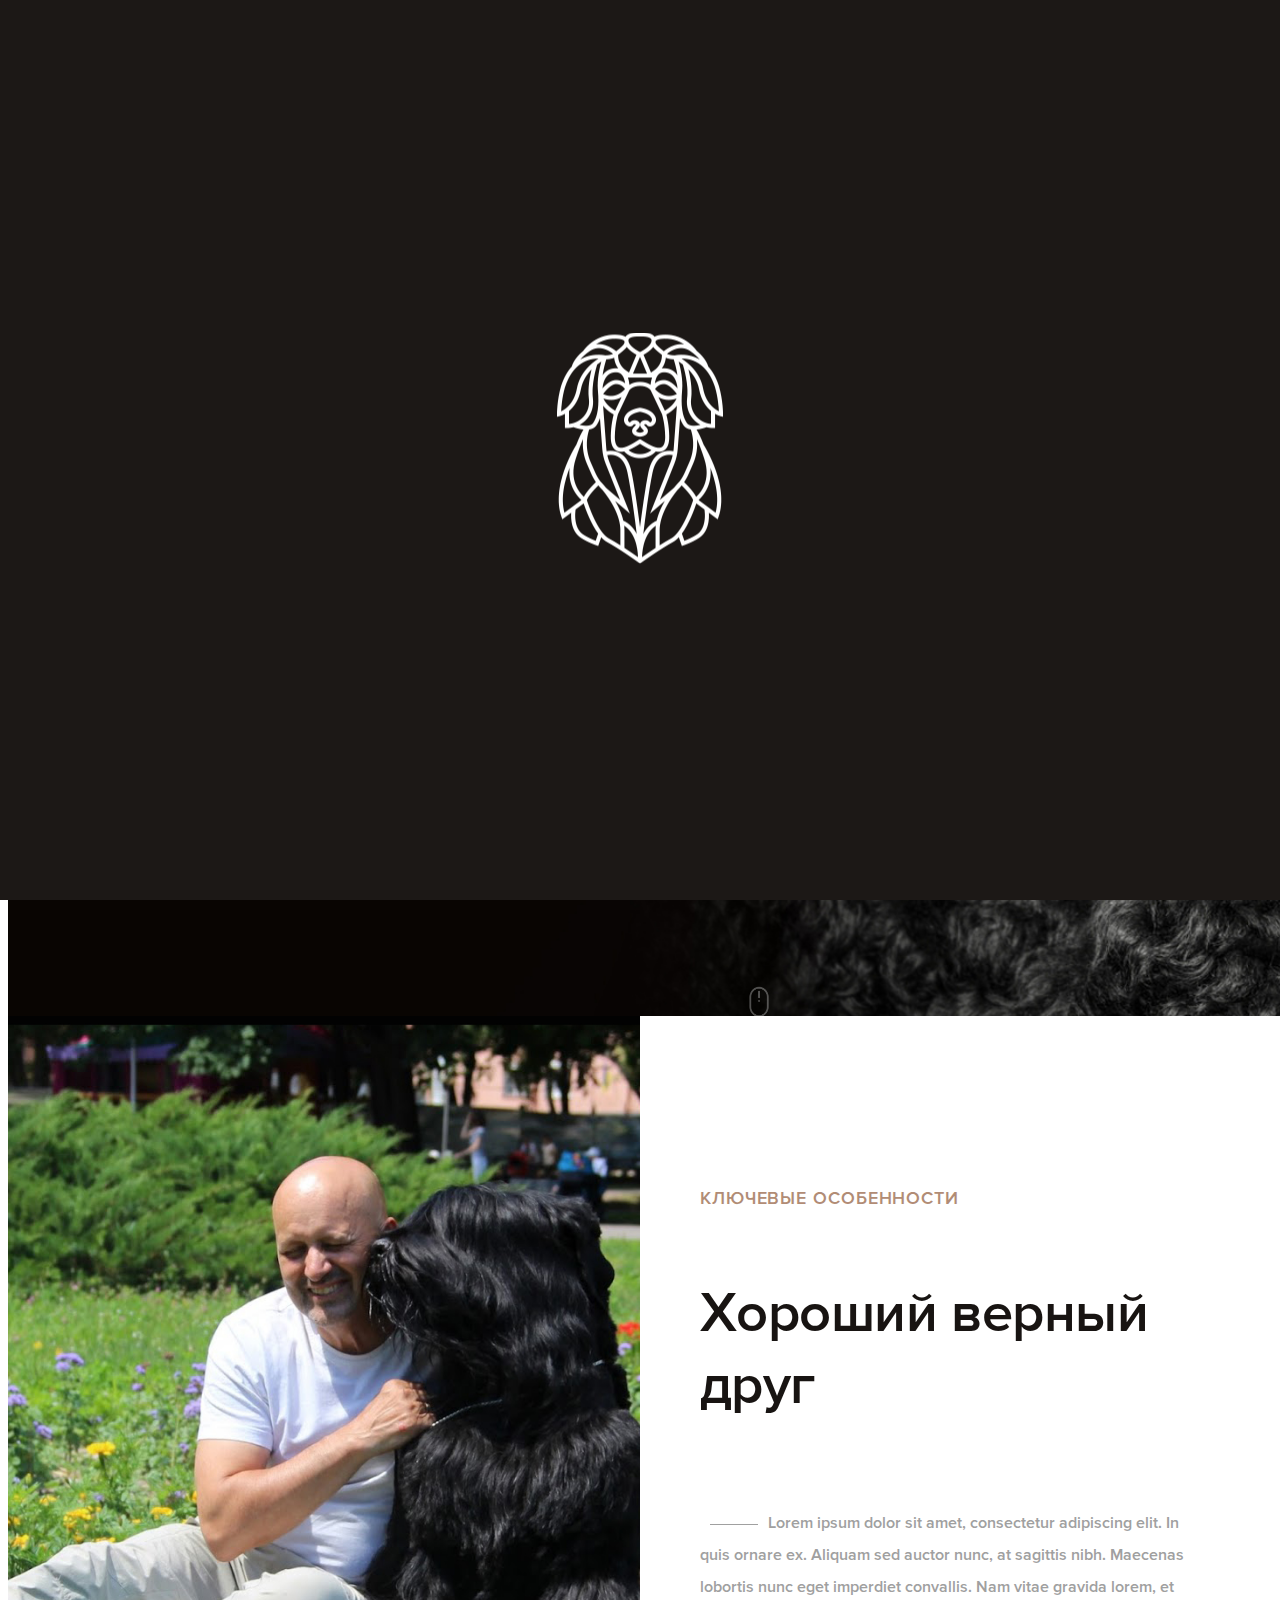
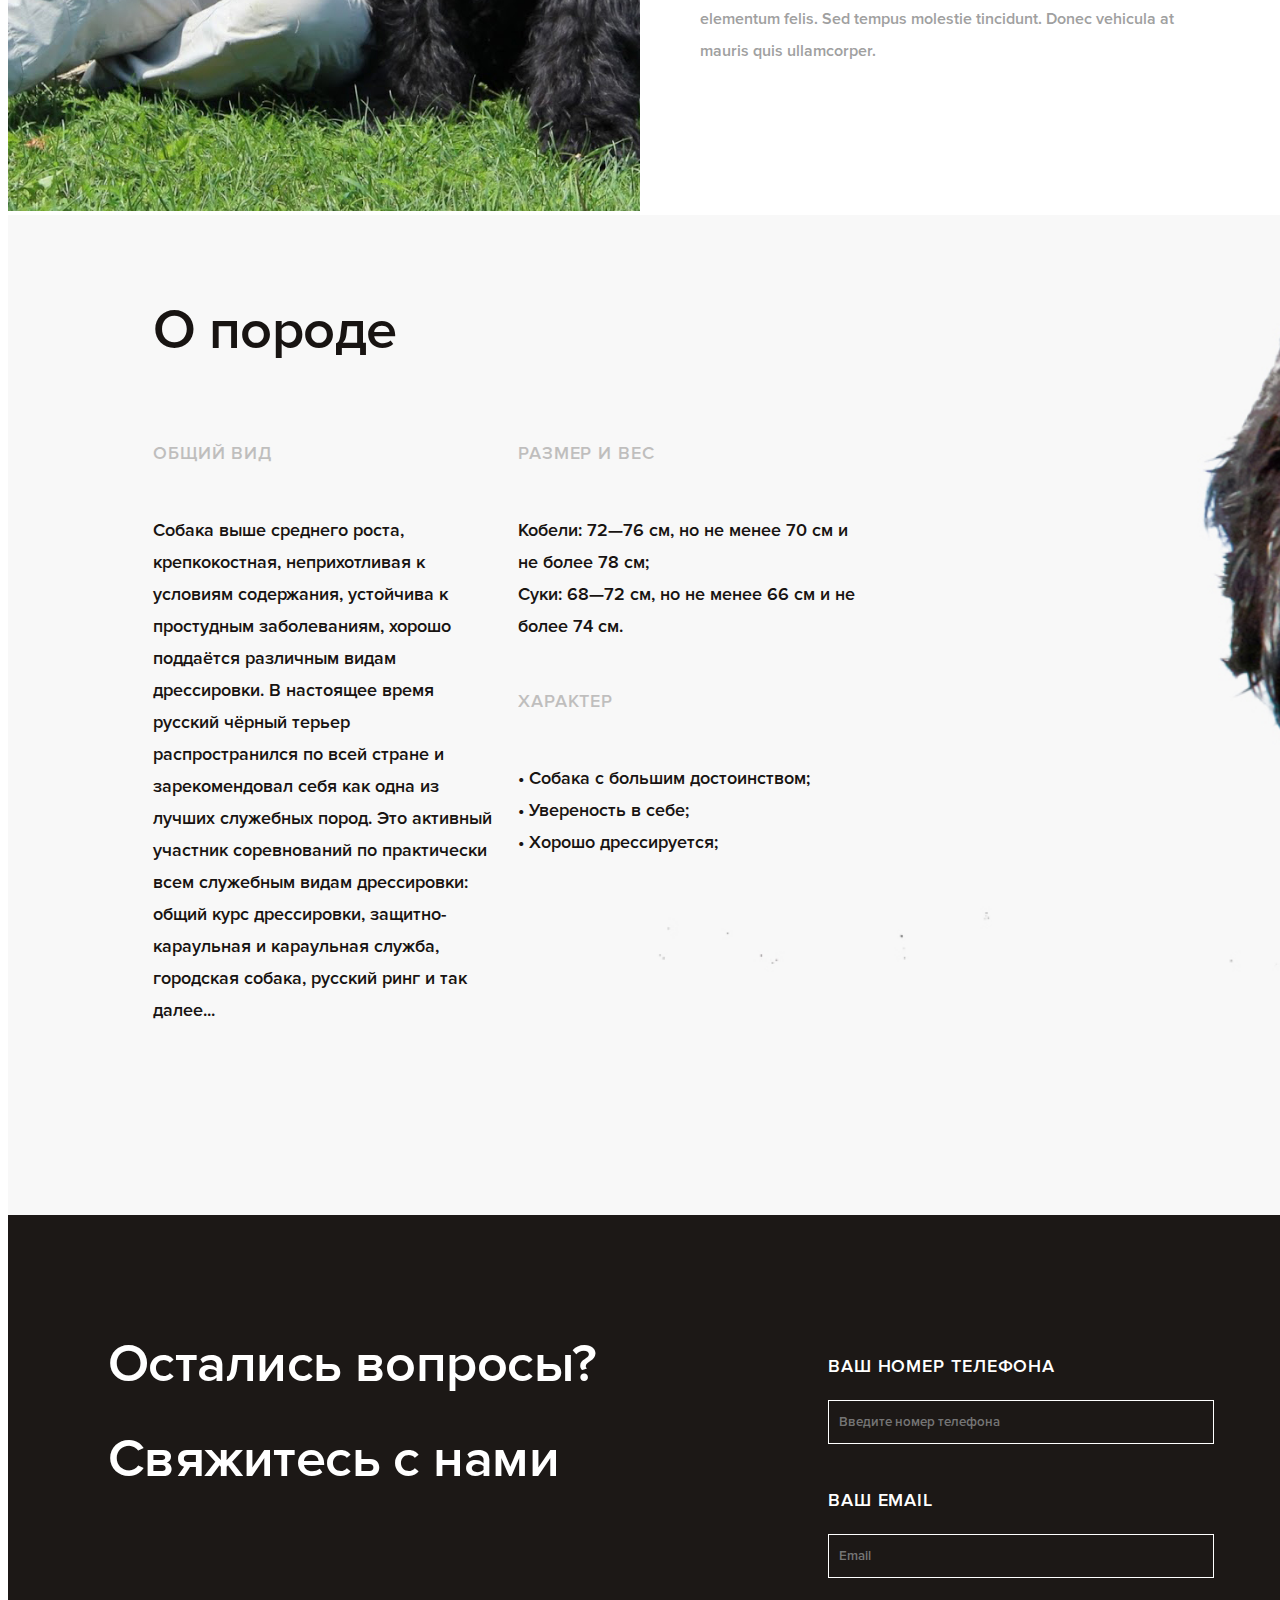
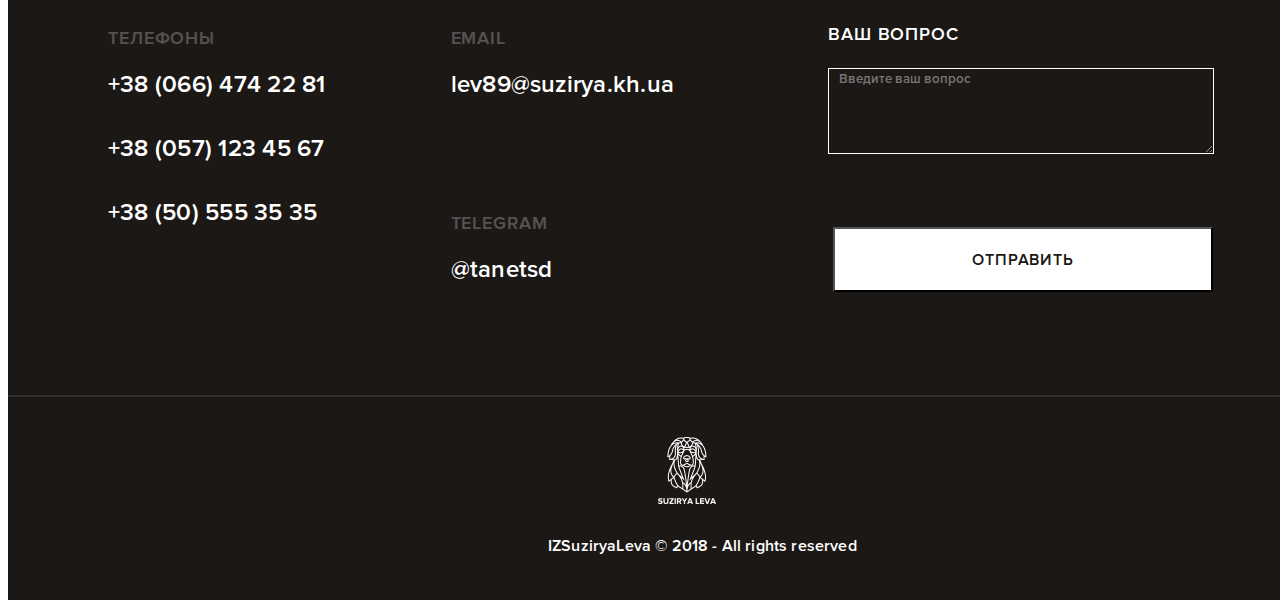
==== commit 9fdfbfd5: "preloader" ====
--- a/pages/brt.html
+++ b/pages/brt.html
@@ -4,10 +4,13 @@
       <meta charset="UTF-8">
       <meta name="viewport" content="width=device-width, initial-scale=1">
       <title>ЧЕРНЫЙ РУССКИЙ ТЕРЬЕР</title>
-      <link rel="icon" href="../img/icons/dark.png" type="image/x-icon"/>
+      <link rel="icon" href="../img/icons/dark-logo" type="image/x-icon"/>
       <link rel="stylesheet" href="../css/breeds_style.css">
    </head>
    <body>
+      <div id="page-preloader" class="preloader">
+         <div class="loader"><img src="../img/backgrounds/loader-logo.svg"></div>
+      </div>
       <div class="w">
          <div class="container-fluid">
             <div class="container">
@@ -28,7 +31,7 @@
                         <li class="header-menu__list active"><a href="leonberger.html">ЛЕОНБЕРГЕР</a></li>
                         <li class="header-menu__list"><a href="brt.html">ЧЕРНЫЙ РУССКИЙ ТЕРЬЕР</a></li>
                         <li class="header-menu__list"><a href="#">О ПИТОМНИКЕ</a></li>
-                        <li class="header-menu__list"><a href="#">ПАМЯТЬ</a></li>
+                        <li class="header-menu__list"><a href="memory.html">ПАМЯТЬ</a></li>
                         <li class="header-menu__list"><a href="#">КОНТАКТЫ</a></li>
                         <li class="header-menu__list"><a href="gallery.html">ГАЛЕРЕЯ</a></li>
                         <li class="header-menu__list">+38 (066) 474 22 81</li>
@@ -153,5 +156,6 @@
             </div>
          </div>
       </div>
+      <script src="../js/preloader.js"></script>
    </body>
 </html>--- a/css/breeds_style.css
+++ b/css/breeds_style.css
@@ -5,7 +5,26 @@
   url('fonts/ProximaNova-Semibold.woff') format('woff'),
   url('fonts/ProximaNova-Semibold.ttf') format('truetype'),
   url('fonts/ProximaNova-Semibold.svg#webfont') format('svg'); }
-
+  
+.preloader {
+  position: fixed;
+  left: 0;
+  top: 0;
+  width: 100%;
+  height: 100%;
+  background: #1c1816;
+  z-index: 3; 
+  transition: 1s all; 
+  opacity: 1 
+  visibility: visible; }
+.loader  { 
+  position: absolute;
+  left: 50%;
+  top: 50%;
+  transform: translateY(-50%) translateX(-50%); }
+.done {
+  opacity: 0;
+  visibility: hidden; }
 .container-fluid {
   background: url('../img/backgrounds/brt_background.jpg');
   background-size: cover;
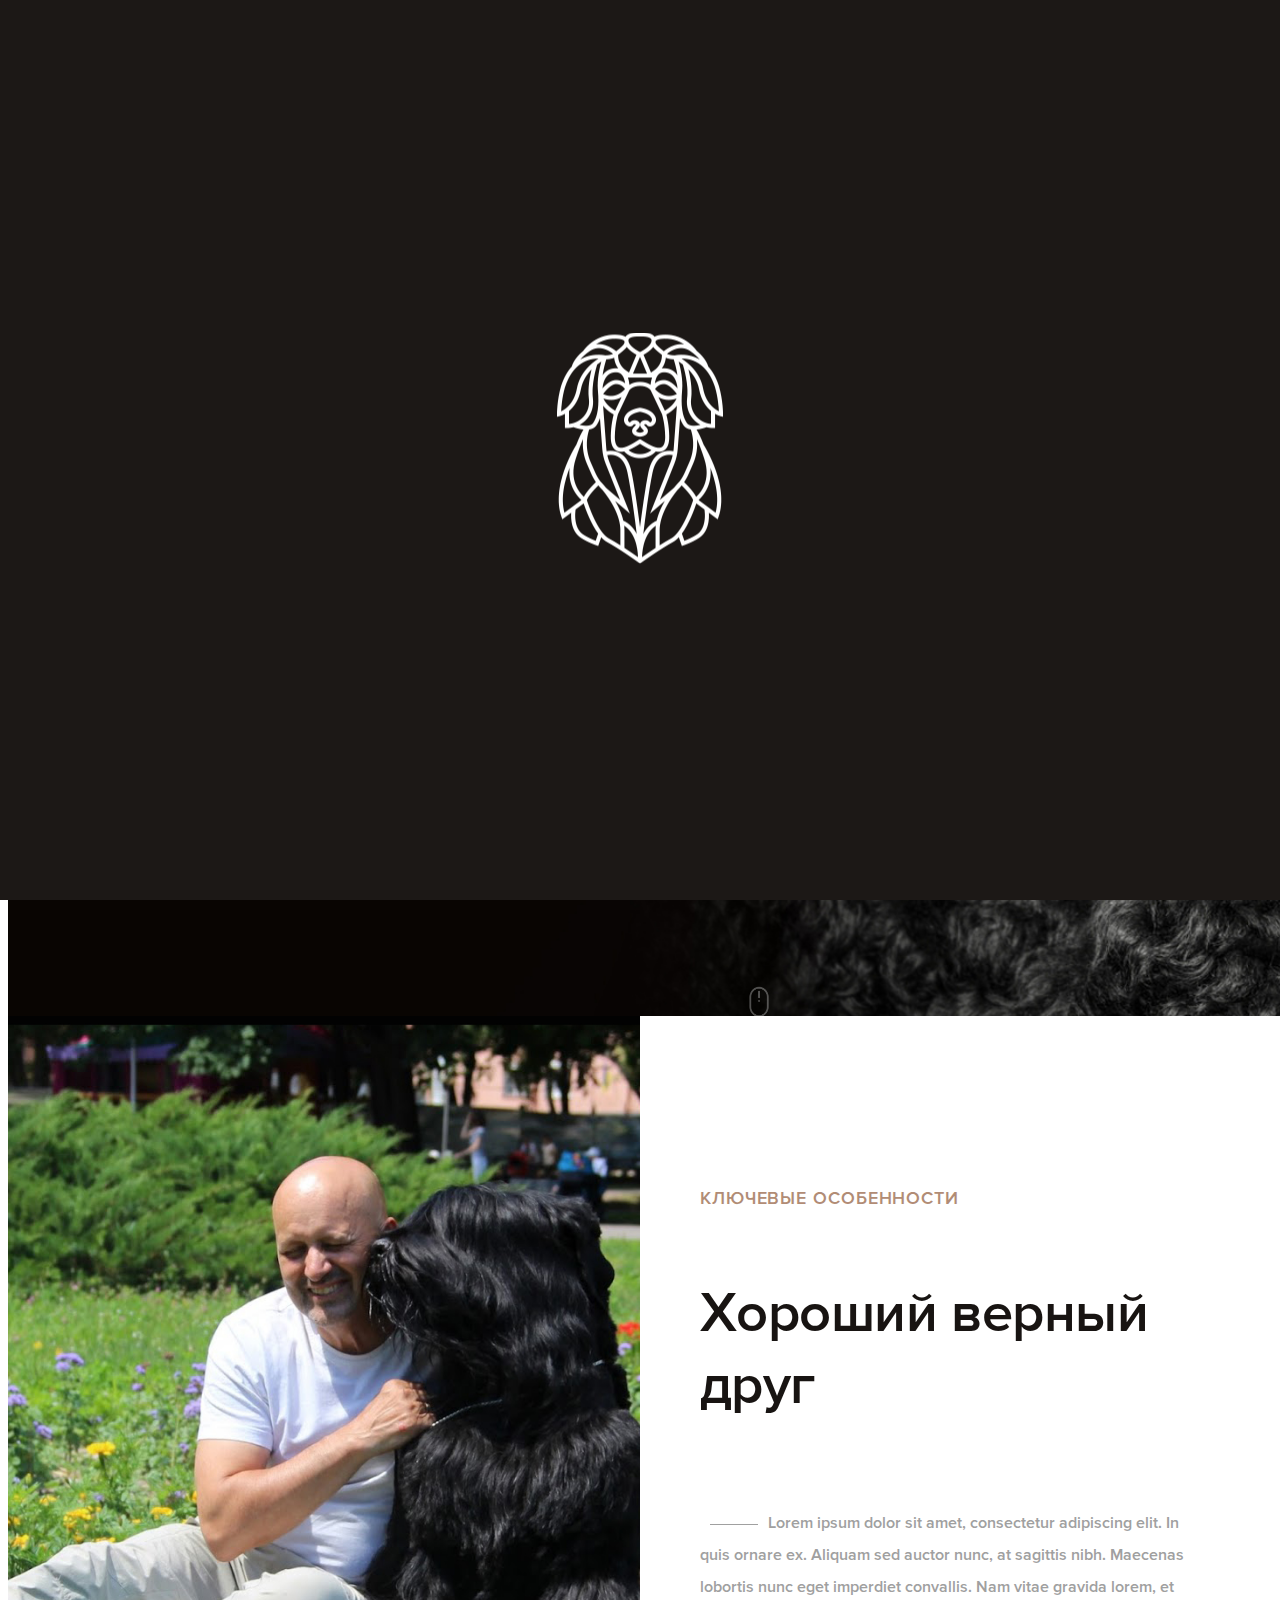
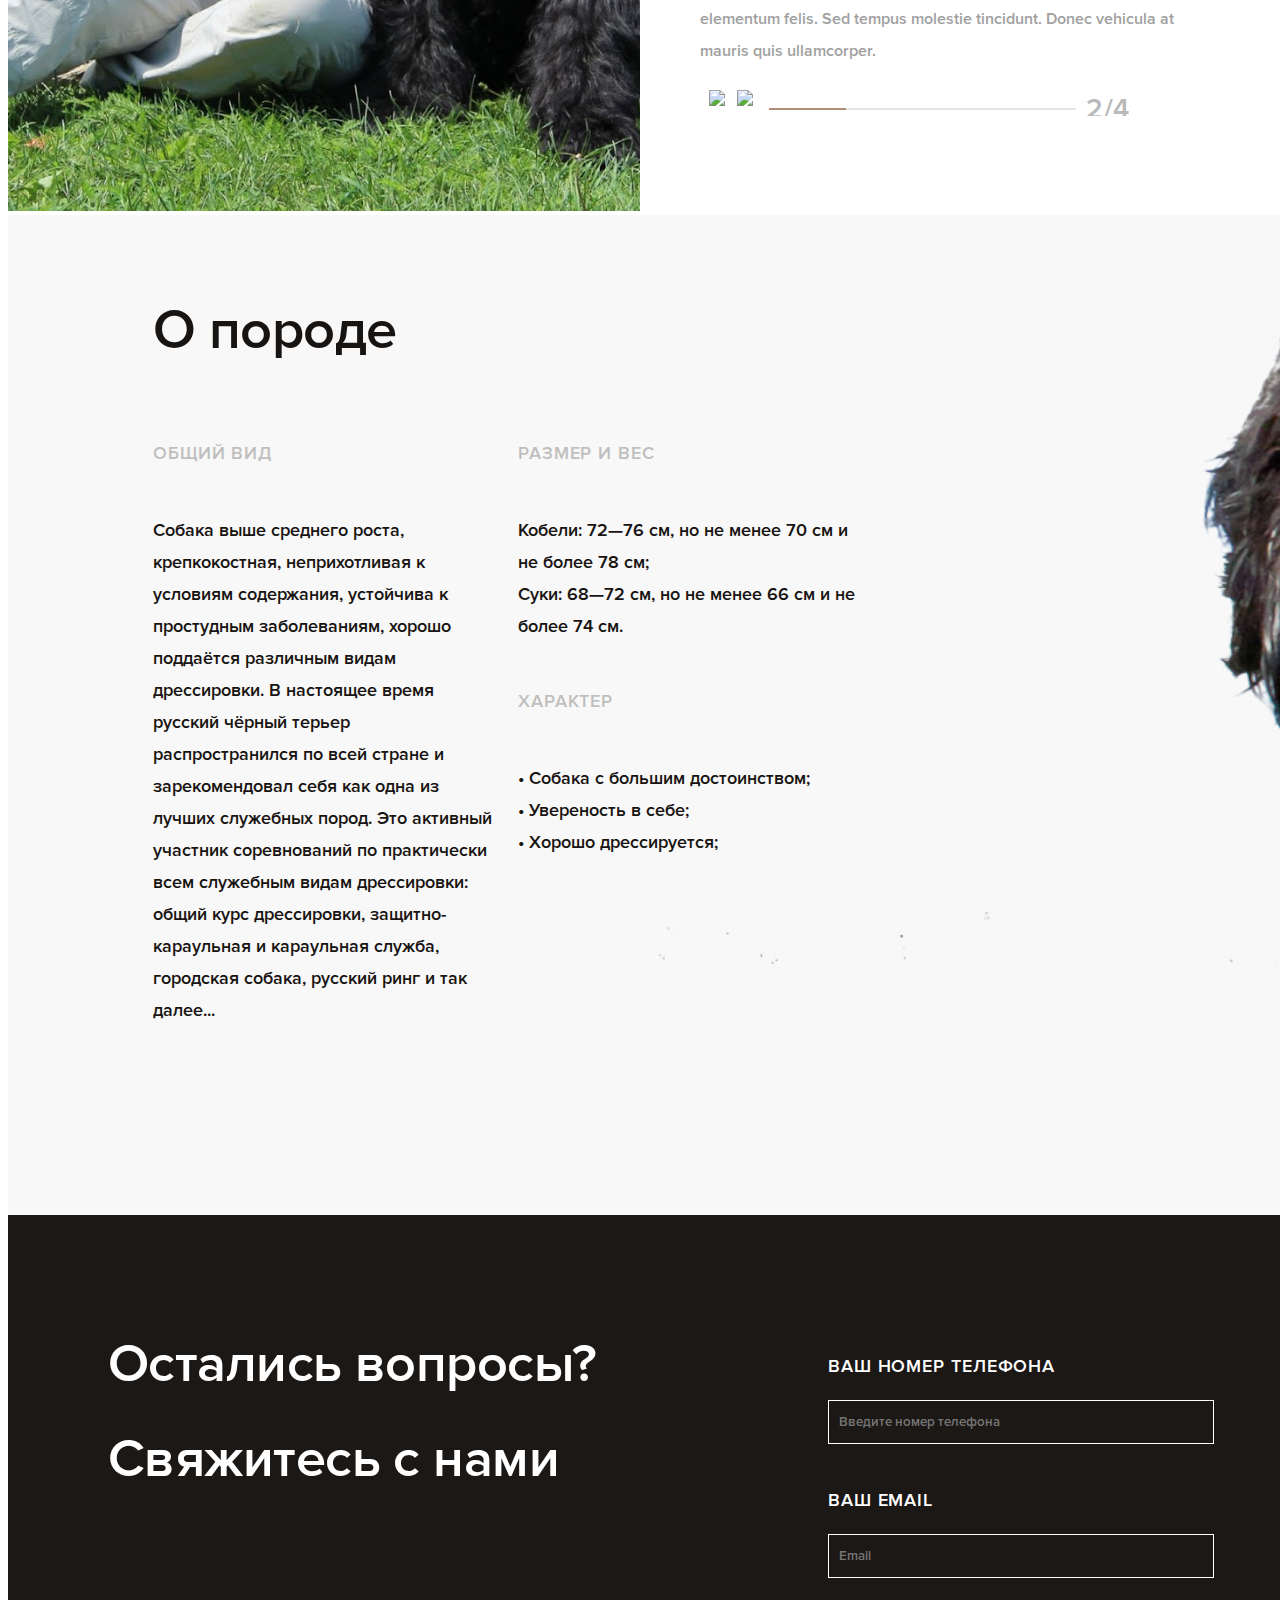
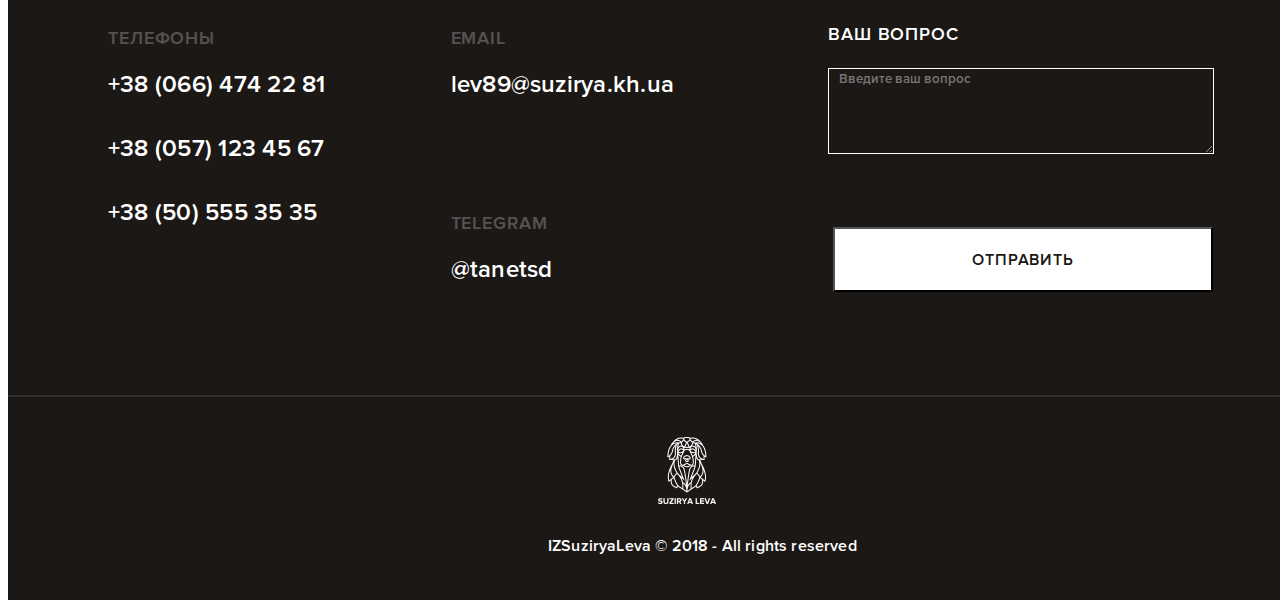
==== commit bc14c553: "Update brt.html" ====
--- a/pages/brt.html
+++ b/pages/brt.html
@@ -1,161 +1,172 @@
 <!DOCTYPE html>
 <html lang="en">
-   <head>
-      <meta charset="UTF-8">
-      <meta name="viewport" content="width=device-width, initial-scale=1">
-      <title>ЧЕРНЫЙ РУССКИЙ ТЕРЬЕР</title>
-      <link rel="icon" href="../img/icons/dark-logo" type="image/x-icon"/>
-      <link rel="stylesheet" href="../css/breeds_style.css">
-   </head>
-   <body>
-      <div id="page-preloader" class="preloader">
-         <div class="loader"><img src="../img/backgrounds/loader-logo.svg"></div>
-      </div>
-      <div class="w">
-         <div class="container-fluid">
-            <div class="container">
-               <header class="header">
-                  <div class="header-logo">
-                     <img src="../img/icons/logo-white.svg" alt="logo">   
-                  </div>
-                  <div class="header-instagram">
-                     <img src="../img/icons/instagram-icon.svg" alt="instagram">   
-                  </div>
-                  <nav class="header-menu">
-                     <div class="header-menu__btn">
-                        <div class="header-menu__btn-row"></div>
-                        <div class="header-menu__btn-row"></div>
-                        <div class="header-menu__btn-row"></div>
-                     </div>
-                     <ul>
-                        <li class="header-menu__list active"><a href="leonberger.html">ЛЕОНБЕРГЕР</a></li>
-                        <li class="header-menu__list"><a href="brt.html">ЧЕРНЫЙ РУССКИЙ ТЕРЬЕР</a></li>
-                        <li class="header-menu__list"><a href="#">О ПИТОМНИКЕ</a></li>
-                        <li class="header-menu__list"><a href="memory.html">ПАМЯТЬ</a></li>
-                        <li class="header-menu__list"><a href="#">КОНТАКТЫ</a></li>
-                        <li class="header-menu__list"><a href="gallery.html">ГАЛЕРЕЯ</a></li>
-                        <li class="header-menu__list">+38 (066) 474 22 81</li>
-                        <li class="header-menu__list">lev89@suzirya.kh.ua</li>
-                     </ul>
-                  </nav>
-               </header>
-               <div  class="main">
-                  Черный русский терьер 
-               </div>
-               <div class="content__body">
-                  <div class="content__row">
-                     <div class="content-item">
-                        <div>
-                           <p class="caption">СТРАНА ПРОИСХОЖДЕНИЯ</p>
-                           <p class="point">Россия</p>
+    <head>
+        <meta charset="UTF-8">
+        <meta name="viewport" content="width=device-width, initial-scale=1">
+        <title>ЧЕРНЫЙ РУССКИЙ ТЕРЬЕР</title>
+        <link rel="icon" href="../img/icons/dark-logo.png" type="image/x-icon"/>
+        <link rel="stylesheet" href="../css/breeds_style.css">
+        <script type="text/javascript" src="../js/jquery-1.11.0.min.js"></script>
+    </head>
+    <body>
+        <div id="page-preloader" class="preloader">
+            <div class="loader"><img src="../img/backgrounds/loader-logo.svg" alt="load"></div>
+        </div>
+        <div class="w">
+            <div class="container-fluid">
+                <div class="container">
+                    <header class="header">
+                        <div class="header-logo">
+                            <img src="../img/icons/logo-white.svg" alt="logo">   
                         </div>
-                     </div>
-                     <div class="content-item">
-                        <div>
-                           <p class="caption">Ключевые особенности</p>
-                           <p class="point">Черный</p>
+                        <div class="header-instagram">
+                            <img src="../img/icons/instagram-icon.svg" alt="instagram">   
                         </div>
-                     </div>
-                     <div class="content-item">
-                        <div>
-                           <p class="caption">Предназначение</p>
-                           <p class="point">Служебная собака</p>
-                           <p class="point">Охранная собака</p>
+                        <nav class="header-menu">
+                            <div class="header-menu__btn">
+                                <div class="header-menu__btn-row"></div>
+                                <div class="header-menu__btn-row"></div>
+                                <div class="header-menu__btn-row"></div>
+                            </div>
+                            <ul>
+                                <li class="header-menu__list active"><a href="leonberger.html">ЛЕОНБЕРГЕР</a></li>
+                                <li class="header-menu__list"><a href="brt.html">ЧЕРНЫЙ РУССКИЙ ТЕРЬЕР</a></li>
+                                <li class="header-menu__list"><a href="#">О ПИТОМНИКЕ</a></li>
+                                <li class="header-menu__list"><a href="memory.html">ПАМЯТЬ</a></li>
+                                <li class="header-menu__list"><a href="contacts.html">КОНТАКТЫ</a></li>
+                                <li class="header-menu__list"><a href="gallery.html">ГАЛЕРЕЯ</a></li>
+                                <li class="header-menu__list">+38 (066) 474 22 81</li>
+                                <li class="header-menu__list">lev89@suzirya.kh.ua</li>
+                            </ul>
+                        </nav>
+                    </header>
+                    <div  class="main">
+                        Черный русский терьер 
+                    </div>
+                    <div class="content__body">
+                        <div class="content__row">
+                            <div class="content-item">
+                                <div>
+                                    <p class="caption">СТРАНА ПРОИСХОЖДЕНИЯ</p>
+                                    <p class="point">Россия</p>
+                                </div>
+                            </div>
+                            <div class="content-item">
+                                <div>
+                                    <p class="caption">Ключевые особенности</p>
+                                    <p class="point">Черный</p>
+                                </div>
+                            </div>
+                            <div class="content-item">
+                                <div>
+                                    <p class="caption">Предназначение</p>
+                                    <p class="point">Служебная собака</p>
+                                    <p class="point">Охранная собака</p>
+                                </div>
+                            </div>
+                            <div class="scroll-mouse"><img src="../img/icons/scroll-mouse.png" alt="icon"></div>
                         </div>
-                     </div>
-                     <div class="scroll-mouse"><img src="../img/icons/scroll-mouse.png" alt="icon"></div>
-                  </div>
-               </div>
+                    </div>
+                </div>
             </div>
-         </div>
-         <div class="features">
-            <div class="features__row">
-               <div class="features-item">
-                  <div class="photo"><img src="../img/dogs/with_brt.jpg" alt="img"></div>
-               </div>
-               <div class="features-text">
-                  <div class="head">КЛЮЧЕВЫЕ ОСОБЕННОСТИ</div>
-                  <div class="description">
-                     <h1>Хороший верный друг</h1>
-                     <p>Lorem ipsum dolor sit amet, consectetur adipiscing elit. In quis ornare ex. Aliquam sed auctor nunc, at sagittis nibh. Maecenas lobortis nunc eget imperdiet convallis. Nam vitae gravida lorem, et elementum felis. Sed tempus molestie tincidunt. Donec vehicula at mauris quis ullamcorper.</p>
-                  </div>
-               </div>
+            <div class="features">
+                <div class="features__row">
+                    <div class="features-item">
+                        <div class="photo"><img src="../img/dogs/with_brt.jpg" alt="img"></div>
+                    </div>
+                    <div class="features-text">
+                        <div class="head">КЛЮЧЕВЫЕ ОСОБЕННОСТИ</div>
+                        <div class="description">
+                            <h1>Хороший верный друг</h1>
+                            <p>Lorem ipsum dolor sit amet, consectetur adipiscing elit. In quis ornare ex. Aliquam sed auctor nunc, at sagittis nibh. Maecenas lobortis nunc eget imperdiet convallis. Nam vitae gravida lorem, et elementum felis. Sed tempus molestie tincidunt. Donec vehicula at mauris quis ullamcorper.</p>
+                        </div>
+                        <div class="progress">
+                            <button><img src="../img/controls/left.png"></button>
+                            <button onclick="move()"><img src="../img/controls/right.png"></button>
+                            <div id="myProgress">
+                                <div id="myBar"></div>
+                            </div>
+                            <div class="count">2 / 4</div>
+                        </div>
+                    </div>
+                </div>
             </div>
-         </div>
-         <div class="fluid_about">
-            <div class="about_breeds">
-               <div class="title">О породе</div>
-               <div class="wrap">
-                  <div class="general">
-                     <h3>Общий вид</h3>
-                     <p>Cобака выше среднего роста, крепкокостная, неприхотливая к условиям содержания, устойчива к простудным заболеваниям, хорошо поддаётся различным видам дрессировки.
-                        В настоящее время русский чёрный терьер распространился по всей стране
-                        и зарекомендовал себя как одна
-                        из лучших служебных пород. Это активный участник соревнований по практически всем служебным видам дрессировки: общий курс дрессировки, защитно-караульная и караульная служба, городская собака, русский ринг
-                        и так далее...
-                     </p>
-                  </div>
-                  <div class="other">
-                     <h3>Размер и вес</h3>
-                     <p>Кобели: 72—76 см, но не менее 70 см
-                        и не более 78 см;<br>Суки: 68—72 см, но не менее 66 см
-                        и не более 74 см.
-                     </p>
-                     <h3>Характер </h3>
-                     <p>• Cобака с большим достоинством;<br> • Увереность в себе;<br> • Хорошо дрессируется;</p>
-                     <p></p>
-                  </div>
-               </div>
+            <div class="fluid_about">
+                <div class="about_breeds">
+                    <div class="title">О породе</div>
+                    <div class="wrap">
+                        <div class="general">
+                            <h3>Общий вид</h3>
+                            <p>Cобака выше среднего роста, крепкокостная, неприхотливая к условиям содержания, устойчива к простудным заболеваниям, хорошо поддаётся различным видам дрессировки.
+                                В настоящее время русский чёрный терьер распространился по всей стране
+                                и зарекомендовал себя как одна
+                                из лучших служебных пород. Это активный участник соревнований по практически всем служебным видам дрессировки: общий курс дрессировки, защитно-караульная и караульная служба, городская собака, русский ринг
+                                и так далее...
+                            </p>
+                        </div>
+                        <div class="other">
+                            <h3>Размер и вес</h3>
+                            <p>Кобели: 72—76 см, но не менее 70 см
+                                и не более 78 см;<br>Суки: 68—72 см, но не менее 66 см
+                                и не более 74 см.
+                            </p>
+                            <h3>Характер </h3>
+                            <p>• Cобака с большим достоинством;<br> • Увереность в себе;<br> • Хорошо дрессируется;</p>
+                            <p></p>
+                        </div>
+                    </div>
+                </div>
             </div>
-         </div>
-         <div class="container-fluid2">
-            <div class="feedback">
-               <div class="info">
-                  <div class="info__row">
-                     <div class="info-data">
-                        <div class="heading">
-                           <p>Остались вопросы?</p>
-                           <p>Свяжитесь с нами</p>
+            <div class="container-fluid2">
+                <div class="feedback">
+                    <div class="info">
+                        <div class="info__row">
+                            <div class="info-data">
+                                <div class="heading">
+                                    <p>Остались вопросы?</p>
+                                    <p>Свяжитесь с нами</p>
+                                </div>
+                                <div class="contacts">
+                                    <div class="contacts__row">
+                                        <div class="number">
+                                            <p class="headline">ТЕЛЕФОНЫ</p>
+                                            <p class="item">+38 (066) 474 22 81</p>
+                                            <p class="item">+38 (057) 123 45 67</p>
+                                            <p class="item">+38 (50) 555 35 35</p>
+                                        </div>
+                                        <div class="links">
+                                            <p class="headline">EMAIL</p>
+                                            <p class="item">lev89@suzirya.kh.ua</p>
+                                            <div class="tlgrm">
+                                                <p class="headline">TELEGRAM</p>
+                                                <p class="item">@tanetsd</p>
+                                            </div>
+                                        </div>
+                                    </div>
+                                </div>
+                            </div>
+                            <div class="info-feedback">
+                                <form action="#" method="get">
+                                    <div class="legend">ВАШ НОМЕР ТЕЛЕФОНА</div>
+                                    <input class="input" name="tel" type="tel" placeholder="Введите номер телефона">
+                                    <div class="legend">ВАШ EMAIL</div>
+                                    <input class="input" name="email" type="email" placeholder="Email">
+                                    <div class="legend">ВАШ ВОПРОС</div>
+                                    <textarea name="#" id="#" cols="52" rows="5" placeholder="Введите ваш вопрос"></textarea>
+                                    <div class="send"><input type="submit" value="Отправить"></div>
+                                </form>
+                            </div>
                         </div>
-                        <div class="contacts">
-                           <div class="contacts__row">
-                              <div class="number">
-                                 <p class="headline">ТЕЛЕФОНЫ</p>
-                                 <p class="item">+38 (066) 474 22 81</p>
-                                 <p class="item">+38 (057) 123 45 67</p>
-                                 <p class="item">+38 (50) 555 35 35</p>
-                              </div>
-                              <div class="links">
-                                 <p class="headline">EMAIL</p>
-                                 <p class="item">lev89@suzirya.kh.ua</p>
-                                 <div class="tlgrm">
-                                    <p class="headline">TELEGRAM</p>
-                                    <p class="item">@tanetsd</p>
-                                 </div>
-                              </div>
-                           </div>
-                        </div>
-                     </div>
-                     <div class="info-feedback">
-                        <form action="#" method="get">
-                           <div class="legend">ВАШ НОМЕР ТЕЛЕФОНА</div>
-                           <input class="input" name="tel" type="tel" placeholder="Введите номер телефона">
-                           <div class="legend">ВАШ EMAIL</div>
-                           <input class="input" name="email" type="email" placeholder="Email">
-                           <div class="legend">ВАШ ВОПРОС</div>
-                           <textarea name="#" id="#" cols="52" rows="5" placeholder="Введите ваш вопрос"></textarea>
-                           <div class="send"><input type="submit" value="Отправить"></div>
-                        </form>
-                     </div>
-                  </div>
-               </div>
-               <footer>
-                  <div class="bottom-logo"><img src="../img/icons/logo-white.svg" alt="logo"></div>
-                  <div class="copy">IZSuziryaLeva © 2018 - All rights reserved</div>
-               </footer>
+                    </div>
+                    <footer>
+                        <div class="bottom-logo"><img src="../img/icons/logo-white.svg" alt="logo"></div>
+                        <div class="copy">IZSuziryaLeva © 2018 - All rights reserved</div>
+                    </footer>
+                </div>
             </div>
-         </div>
-      </div>
-      <script src="../js/preloader.js"></script>
-   </body>
-</html>+        </div>
+        <script src="..js/script.js"></script>
+        <script src="../js/preloader.js"></script>
+        <script src="../js/progress.js"></script>
+    </body>
+</html>
--- a/css/breeds_style.css
+++ b/css/breeds_style.css
@@ -14,7 +14,7 @@
   height: 100%;
   background: #1c1816;
   z-index: 3; 
-  transition: 1s all; 
+  transition: .5s all; 
   opacity: 1 
   visibility: visible; }
 .loader  { 
@@ -57,22 +57,58 @@
 .header-menu.active ul {
   display: table !important;
   clear: both; }
-.header-menu__list {
-  font-family: "Proxima Nova", sans-serif;
+li {
   color: white;
   display: inline-block;
   list-style: none; 
-  margin: 0.49%;
+  margin: 0.49%; }
+li a {
+  text-transform: uppercase;
+  text-decoration: none;
+  color: #fff; }
+.header-menu__list {
+  font-family: "Proxima Nova", sans-serif;
   font-size: 12px;
   font-weight: 400;
   line-height: 54px;
   margin-top: 8px;
   padding-left: 37px;
   letter-spacing: .7px; }
-.header-menu__list a {
-  text-transform: uppercase;
-  text-decoration: none;
-  color: #fff; }
+.header-menu__btn {
+  display: none;
+  -webkit-flex-direction: column;
+  -ms-flex-direction: column;
+  flex-direction: column;
+  -webkit-align-items: center;
+  -ms-flex-align: center;
+  align-items: center;
+  -webkit-justify-content: center;
+  -ms-flex-pack: center;
+  justify-content: center;
+  float: right;
+  width: 50px;
+  height: 50px;
+  background-color: rgba(0, 0, 0, 0.5);
+  cursor: pointer; }
+.header-menu__btn-row {
+  position: relative;
+  margin: 2px 0;
+  width: 60%;
+  height: 2px;
+  background-color: #fff;
+  transition: all .5s; }
+.header-menu__btn.active .header-menu__btn-row:first-child {
+  top: 6px;
+  -webkit-transform: rotate(-135deg);
+  -ms-transform: rotate(-135deg);
+  transform: rotate(-135deg); }
+.header-menu__btn.active .header-menu__btn-row:last-child {
+  top: -6px;
+  -webkit-transform: rotate(-225deg);
+  -ms-transform: rotate(-225deg);
+  transform: rotate(-225deg); }
+.header-menu__btn.active .header-menu__btn-row:nth-child(2) {
+  opacity: 0; }
 .main {
   color: #fff;
   font-family: "Proxima Nova";
@@ -180,6 +216,36 @@
   width: 48px;
   height: 1px;
   background-color: #a0a0a0; }
+.progress {
+  padding-left: 63px;
+  width: 500px; 
+  display: inline-flex; }
+button {
+  background-color: #fff;
+  border: none; 
+  cursor: pointer; }
+#myProgress {
+  margin-top: 25px;
+  margin-left: 10px;
+  width: 307px;
+  height: 2px;
+  background-color: #e5e5e5; }
+#myBar {
+  width: 25%;
+  height: 2px;
+  background-color: #b18c75;
+  color: white; }
+.count {
+  margin-top: 10px;
+  margin-left: 10px;
+  width: 48px;
+  height: 23px;
+  color: #b9b9b9;
+  font-family: "Proxima Nova";
+  font-size: 28px;
+  font-weight: 400;
+  line-height: 32px;
+  letter-spacing: -3.2px; }
 .fluid_about {
   background: url('../img/backgrounds/brt_white.jpg') no-repeat;
   background-size: cover;
@@ -189,7 +255,7 @@
   background: url('../img/backgrounds/leon_white.jpg') no-repeat;
   background-size: cover;
   width: 100vw; 
-  height: 1000px;}
+  height: 1000px; }
 .about_breeds { 
   margin-left:auto;
   margin-right:auto;
@@ -230,12 +296,13 @@
 .general {
   background-color: #f8f8f8;
   width: 345px; 
-  float: left;}
+  float: left; }
 .other {
   width: 345px;
   float: right; }
 .container-fluid2 {
-  background-color: #1c1816; 
+  background-color: #1c1816;
+  background-size: cover; 
   width: 100vw; }
 .feedback {
   margin-left:auto;
@@ -369,15 +436,70 @@
   letter-spacing: 0.16px;
   padding-bottom: 12px; 
   padding-left: 540px; }
-
 @media (max-width: 850px) {
+  .header {
+    padding: 0 20px; }
+  .header-logo {
+    width: 100%;
+    text-align: center;
+    float: none;
+    margin-top: 30px; }
+  .header-menu {
+    float: none;
+    width: 100%; }
+  .header-menu ul {
+    margin: 0 auto; } 
+  .header-instagram {
+    display: none; } 
+  .logo-overlay, .main, .sometext, .content, .head, .info-data, footer {
+    display: none; } }
+@media (max-width: 720px) {
+  .header {
+    margin: 0 auto; }
+  .header-menu {
+    text-align: center;
+    display: table;
+    margin: 35px -20px 0;
+    width: calc(100% + 40px);
+    background: rgba(0, 0, 0, 0.4); }
+  .header-menu__btn {
+    margin-right: 490px;
+    display: -webkit-flex;
+    display: -ms-flexbox;
+    display: flex; } 
+  .header-menu ul {
+    display: none;
+    width: 100%; }
+  .header-menu li {
+    display: block; 
+    margin-right: 100px; }
+  .header-menu a {
+    display: block;
+    box-sizing: border-box;
+    margin: 0;
+    width: 100%;
+    border-radius: 0;
+    text-align: center; } }
+@media only screen and (max-width : 768px) {
+  .conteiner-fluid {
+    max-width: none; 
+    width: 100%; }
+  .main {
+    max-width: none; 
+    width: 100%; 
+    padding-bottom: 200px; }
+  .content__body {
+    display: none; }
+  .head {
+    display: none; }
+  h1 { 
+    display: none; } }
+@media only screen and (max-width : 480px) {
+  .conteiner-fluid {
+    max-width: none; 
+    width: 100%; }
+  .content__body { 
+    flex-direction: column; } }
+@media only screen and (max-width : 320px) {
 
 }
-@media (max-width: 720px) {
-  .container-fluid {
-    display: block; }
-  .content__row {
-    flex-direction: column; }
-  .content-item {
-    width: 100%;
-    height: 100%; } }